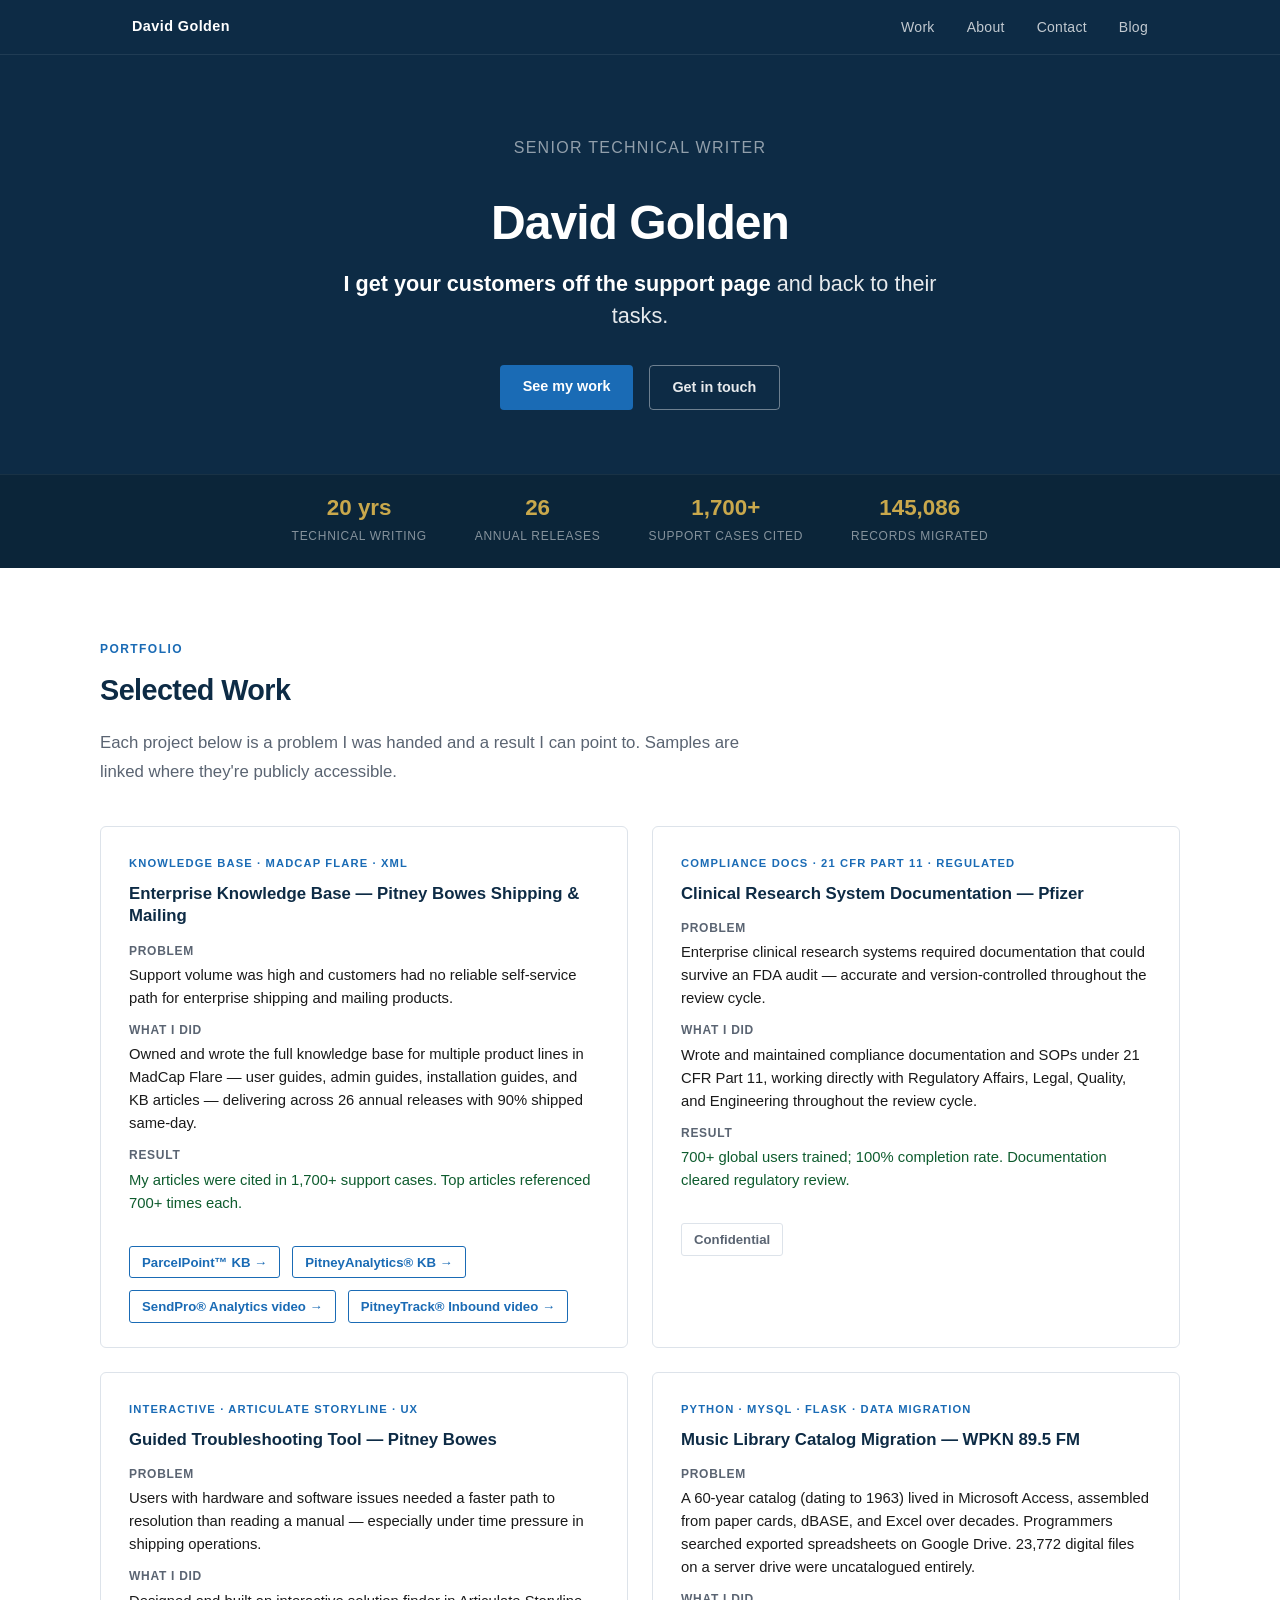
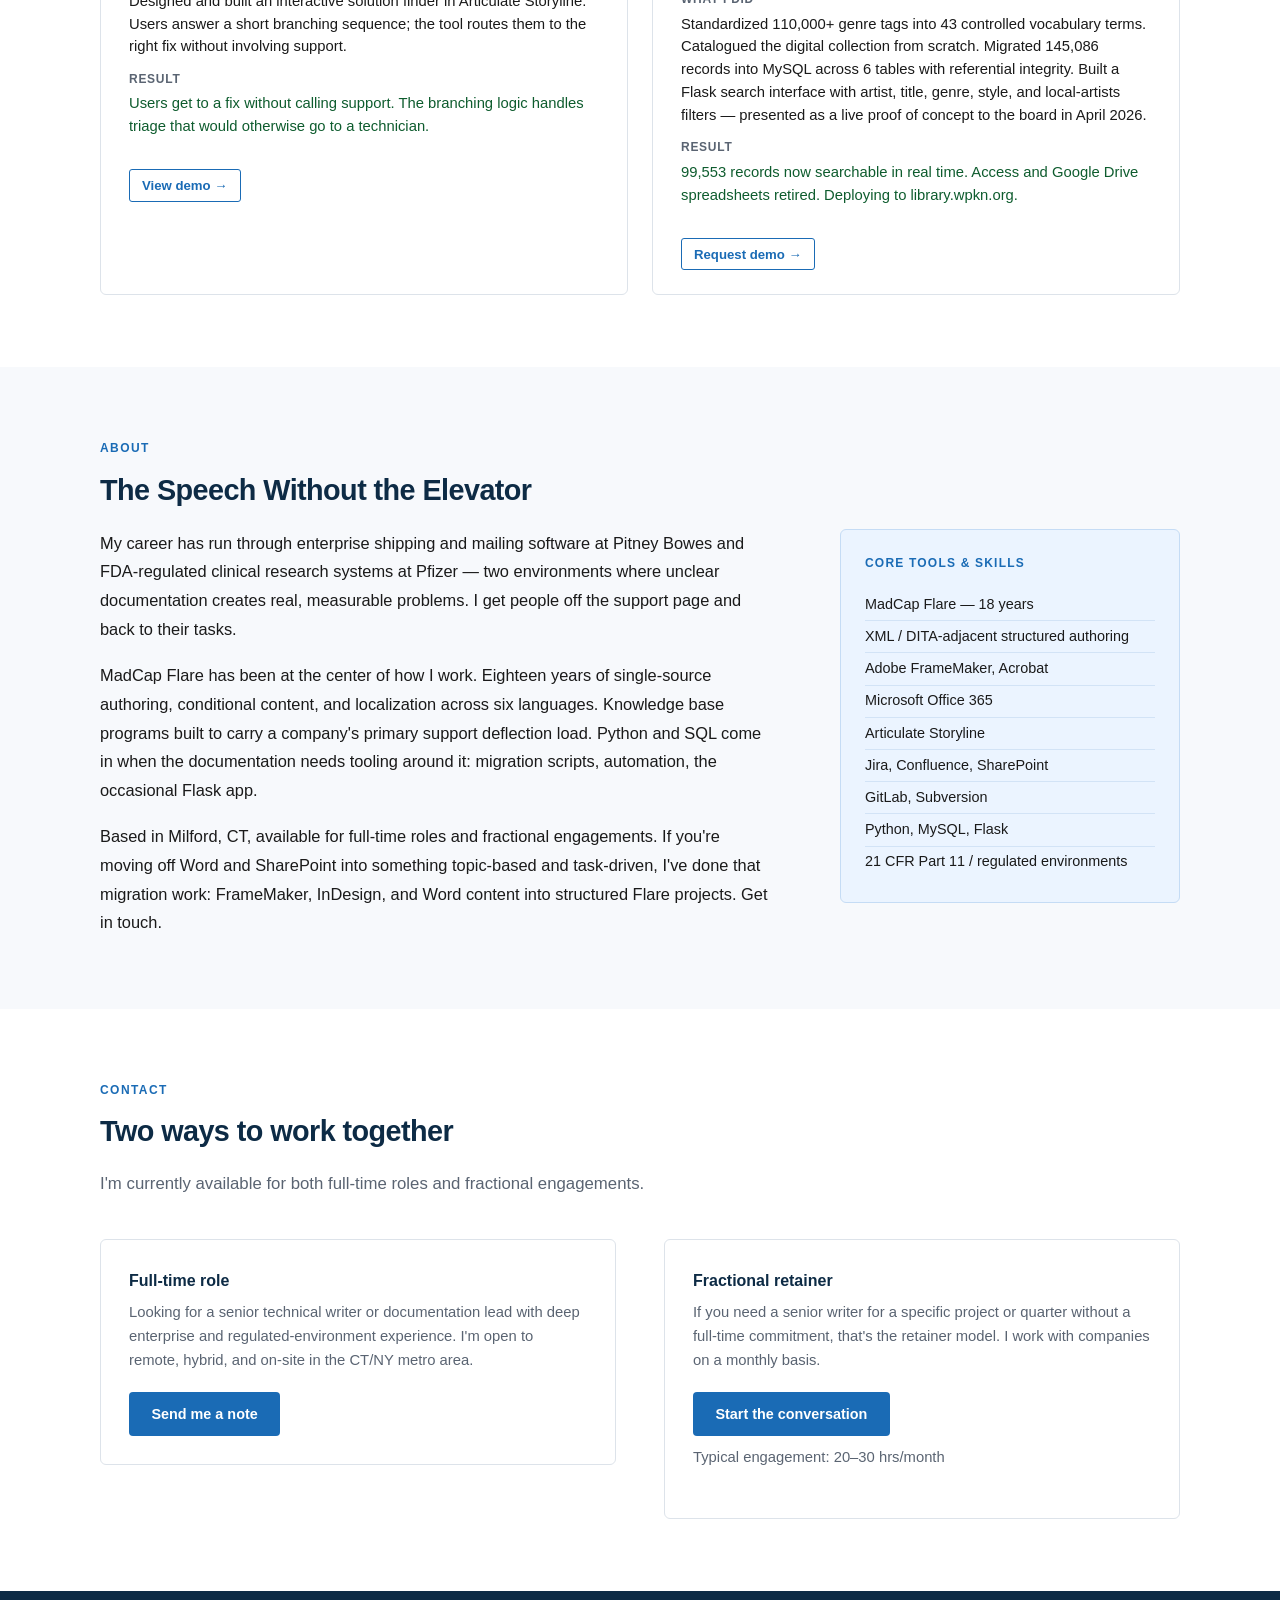
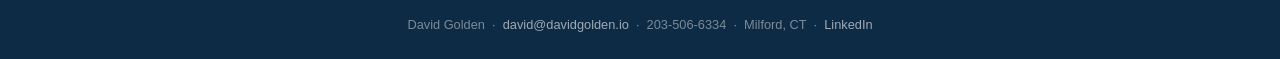
==== index.html @ d5be3c8e "Correct About section claim about Word/SharePoint migration Replace overstatement with accurate desc" ====
<!DOCTYPE html>
<html lang="en">
<head>
  <meta charset="UTF-8" />
  <meta name="viewport" content="width=device-width, initial-scale=1.0" />
  <title>David Golden — Senior Technical Writer</title>
  <!-- Google Analytics -->
  <script async src="https://www.googletagmanager.com/gtag/js?id=G-X81694L2BY"></script>
  <script>
    window.dataLayer = window.dataLayer || [];
    function gtag(){dataLayer.push(arguments);}
    gtag('js', new Date());
    gtag('config', 'G-X81694L2BY');
  </script>
  <style>
    *, *::before, *::after { box-sizing: border-box; margin: 0; padding: 0; }

    :root {
      --navy:   #0D2B45;
      --blue:   #1A6BB5;
      --blue-lt:#EBF4FF;
      --gold:   #C9A84C;
      --ink:    #1A1A1A;
      --muted:  #5A6472;
      --border: #DDE3EA;
      --bg:     #FFFFFF;
      --bg-alt: #F7F9FC;
      --max:    1080px;
      --font:   -apple-system, BlinkMacSystemFont, 'Segoe UI', Helvetica, Arial, sans-serif;
    }

    html { scroll-behavior: smooth; }

    body {
      font-family: var(--font);
      color: var(--ink);
      background: var(--bg);
      font-size: 16px;
      line-height: 1.6;
    }

    /* ── Nav ──────────────────────────────────────────────────── */
    nav {
      position: sticky;
      top: 0;
      z-index: 100;
      background: var(--navy);
      border-bottom: 1px solid rgba(255,255,255,0.08);
    }

    nav .nav-inner {
      max-width: var(--max);
      margin: 0 auto;
      padding: 0 2rem;
      display: flex;
      align-items: center;
      justify-content: space-between;
      height: 54px;
    }

    nav .nav-name {
      color: #fff;
      font-size: 0.9rem;
      font-weight: 600;
      letter-spacing: 0.03em;
      text-decoration: none;
    }

    nav ul {
      list-style: none;
      display: flex;
      gap: 2rem;
    }

    nav ul a {
      color: rgba(255,255,255,0.75);
      text-decoration: none;
      font-size: 0.875rem;
      letter-spacing: 0.02em;
      transition: color 0.15s;
    }

    nav ul a:hover { color: #fff; }

    /* ── Hero ─────────────────────────────────────────────────── */
    .hero {
      background: var(--navy);
      color: #fff;
      padding: 5rem 2rem 4rem;
      text-align: center;
    }

    .hero h1 {
      font-size: clamp(2rem, 5vw, 3rem);
      font-weight: 700;
      letter-spacing: -0.02em;
      margin-bottom: 0.4rem;
    }

    .hero .role {
      font-size: 1rem;
      color: rgba(255,255,255,0.55);
      letter-spacing: 0.08em;
      text-transform: uppercase;
      margin-bottom: 1.5rem;
    }

    .hero .tagline {
      font-size: clamp(1.1rem, 2.5vw, 1.35rem);
      font-weight: 400;
      color: rgba(255,255,255,0.9);
      max-width: 640px;
      margin: 0 auto 2rem;
      line-height: 1.5;
    }

    .hero .tagline strong { color: #fff; }

    .hero-cta {
      display: flex;
      gap: 1rem;
      justify-content: center;
      flex-wrap: wrap;
    }

    .btn {
      display: inline-block;
      padding: 0.65rem 1.4rem;
      border-radius: 4px;
      font-size: 0.9rem;
      font-weight: 600;
      text-decoration: none;
      transition: opacity 0.15s;
    }

    .btn:hover { opacity: 0.85; }

    .btn-primary {
      background: var(--blue);
      color: #fff;
    }

    .btn-outline {
      border: 1px solid rgba(255,255,255,0.4);
      color: rgba(255,255,255,0.9);
    }

    /* ── Stats bar ────────────────────────────────────────────── */
    .stats {
      background: #0B2539;
      border-top: 1px solid rgba(255,255,255,0.06);
      padding: 1.25rem 2rem;
    }

    .stats-inner {
      max-width: var(--max);
      margin: 0 auto;
      display: flex;
      justify-content: center;
      gap: 3rem;
      flex-wrap: wrap;
    }

    .stat {
      text-align: center;
    }

    .stat-number {
      display: block;
      font-size: 1.4rem;
      font-weight: 700;
      color: var(--gold);
      line-height: 1.2;
    }

    .stat-label {
      font-size: 0.75rem;
      color: rgba(255,255,255,0.5);
      letter-spacing: 0.06em;
      text-transform: uppercase;
    }

    /* ── Sections ─────────────────────────────────────────────── */
    section {
      padding: 4.5rem 2rem;
    }

    section:nth-of-type(even) {
      background: var(--bg-alt);
    }

    .section-inner {
      max-width: var(--max);
      margin: 0 auto;
    }

    .section-label {
      font-size: 0.75rem;
      font-weight: 700;
      letter-spacing: 0.12em;
      text-transform: uppercase;
      color: var(--blue);
      margin-bottom: 0.5rem;
    }

    .section-title {
      font-size: clamp(1.4rem, 3vw, 1.8rem);
      font-weight: 700;
      letter-spacing: -0.02em;
      color: var(--navy);
      margin-bottom: 1rem;
    }

    .section-intro {
      font-size: 1.05rem;
      color: var(--muted);
      max-width: 640px;
      margin-bottom: 2.5rem;
      line-height: 1.7;
    }

    /* ── Work cards ───────────────────────────────────────────── */
    .work-grid {
      display: grid;
      grid-template-columns: repeat(auto-fill, minmax(min(440px, 100%), 1fr));
      gap: 1.5rem;
    }

    .card {
      background: var(--bg);
      border: 1px solid var(--border);
      border-radius: 6px;
      padding: 1.75rem 1.75rem 1.5rem;
      display: flex;
      flex-direction: column;
      transition: box-shadow 0.2s, border-color 0.2s;
    }

    .card:hover {
      box-shadow: 0 4px 20px rgba(0,0,0,0.07);
      border-color: #C3D3E8;
    }

    .card-tag {
      font-size: 0.7rem;
      font-weight: 700;
      letter-spacing: 0.1em;
      text-transform: uppercase;
      color: var(--blue);
      margin-bottom: 0.6rem;
    }

    .card h3 {
      font-size: 1.05rem;
      font-weight: 700;
      color: var(--navy);
      margin-bottom: 0.85rem;
      line-height: 1.35;
    }

    .card-block {
      margin-bottom: 0.7rem;
    }

    .card-block dt {
      font-size: 0.75rem;
      font-weight: 700;
      letter-spacing: 0.06em;
      text-transform: uppercase;
      color: var(--muted);
      margin-bottom: 0.2rem;
    }

    .card-block dd {
      font-size: 0.925rem;
      color: var(--ink);
      line-height: 1.55;
      margin-left: 0;
    }

    .card-result dd {
      color: #0E5C2E;
      font-weight: 500;
    }

    .card-footer {
      margin-top: auto;
      padding-top: 1.25rem;
      display: flex;
      gap: 0.75rem;
      flex-wrap: wrap;
    }

    .card-link {
      font-size: 0.825rem;
      font-weight: 600;
      color: var(--blue);
      text-decoration: none;
      border: 1px solid var(--blue);
      border-radius: 3px;
      padding: 0.3rem 0.75rem;
      transition: background 0.15s, color 0.15s;
    }

    .card-link:hover {
      background: var(--blue);
      color: #fff;
    }

    .card-link.disabled {
      color: var(--muted);
      border-color: var(--border);
      pointer-events: none;
    }

    /* ── About ────────────────────────────────────────────────── */
    .about-layout {
      display: grid;
      grid-template-columns: 1fr 340px;
      gap: 4rem;
      align-items: start;
    }

    .about-body p {
      font-size: 1.025rem;
      line-height: 1.75;
      color: var(--ink);
      margin-bottom: 1.1rem;
    }

    .about-body p:last-child { margin-bottom: 0; }

    .about-sidebar {
      background: var(--blue-lt);
      border: 1px solid #C5DCF5;
      border-radius: 6px;
      padding: 1.5rem;
    }

    .about-sidebar h4 {
      font-size: 0.75rem;
      font-weight: 700;
      letter-spacing: 0.1em;
      text-transform: uppercase;
      color: var(--blue);
      margin-bottom: 1rem;
    }

    .skill-list {
      list-style: none;
      font-size: 0.9rem;
      color: var(--ink);
      line-height: 1.5;
    }

    .skill-list li {
      padding: 0.3rem 0;
      border-bottom: 1px solid rgba(26,107,181,0.12);
    }

    .skill-list li:last-child { border-bottom: none; }

    /* ── Contact ──────────────────────────────────────────────── */
    .contact-layout {
      display: grid;
      grid-template-columns: 1fr 1fr;
      gap: 3rem;
      align-items: start;
    }

    .contact-option {
      background: var(--bg);
      border: 1px solid var(--border);
      border-radius: 6px;
      padding: 1.75rem;
    }

    .contact-option h3 {
      font-size: 1rem;
      font-weight: 700;
      color: var(--navy);
      margin-bottom: 0.5rem;
    }

    .contact-option p {
      font-size: 0.925rem;
      color: var(--muted);
      line-height: 1.6;
      margin-bottom: 1.25rem;
    }

    .contact-meta {
      font-size: 0.8rem;
      margin-top: 0.6rem;
      margin-bottom: 0;
    }

    /* ── Footer ───────────────────────────────────────────────── */
    footer {
      background: var(--navy);
      color: rgba(255,255,255,0.45);
      text-align: center;
      padding: 1.5rem 2rem;
      font-size: 0.8rem;
    }

    footer a {
      color: rgba(255,255,255,0.6);
      text-decoration: none;
    }

    footer a:hover { color: #fff; }

    /* ── Responsive ───────────────────────────────────────────── */
    @media (max-width: 720px) {
      .work-grid { grid-template-columns: 1fr; }
      .about-layout { grid-template-columns: 1fr; gap: 2rem; }
      .contact-layout { grid-template-columns: 1fr; gap: 1.5rem; }
      .stats-inner { gap: 1.75rem; }
      nav ul { gap: 1.25rem; }
    }

    /* ── Accordion chevron (hidden on desktop) ───────────────── */
    .card-chevron {
      display: none;
    }

    @media (max-width: 480px) {
      nav .nav-inner { padding: 0 1rem; }
      nav ul { gap: 1rem; }
      nav ul a { font-size: 0.8rem; }

      .hero { padding: 3rem 1.25rem 2.5rem; }
      .hero .role { font-size: 0.7rem; }

      .stats-inner {
        display: grid;
        grid-template-columns: 1fr 1fr;
        gap: 1rem 1.5rem;
        text-align: center;
      }

      section { padding: 3rem 1.25rem; }

      .card { padding: 1.25rem; cursor: pointer; user-select: none; }
      .card h3 { font-size: 0.975rem; }
      .card-block dd { font-size: 0.875rem; }

      .about-sidebar { padding: 1.25rem; }

      .contact-option { padding: 1.25rem; }

      /* Accordion */
      .card-chevron {
        display: inline-block;
        float: right;
        font-size: 1rem;
        color: var(--blue);
        transition: transform 0.2s ease;
        margin-left: 0.5rem;
        line-height: 1.4;
      }

      .card-body {
        overflow: hidden;
        max-height: 0;
        transition: max-height 0.3s ease, margin-top 0.2s ease;
        margin-top: 0;
      }

      .card--open .card-body {
        max-height: 800px;
        margin-top: 0.75rem;
      }

      .card--open .card-chevron {
        transform: rotate(180deg);
      }
    }
  </style>
</head>
<body>

<!-- ── Nav ──────────────────────────────────────────────────────── -->
<nav>
  <div class="nav-inner">
    <a href="#" class="nav-name">David Golden</a>
    <ul>
      <li><a href="#work">Work</a></li>
      <li><a href="#about">About</a></li>
      <li><a href="#contact">Contact</a></li>
      <li><a href="/blog/">Blog</a></li>
    </ul>
  </div>
</nav>

<!-- ── Hero ─────────────────────────────────────────────────────── -->
<div class="hero">
  <p class="role">Senior Technical Writer</p>
  <h1>David Golden</h1>
  <p class="tagline">
    <strong>I get your customers off the support page</strong> <span style="font-weight:300">and back to their tasks.</span>
  </p>
  <div class="hero-cta">
    <a href="#work" class="btn btn-primary">See my work</a>
    <a href="#contact" class="btn btn-outline">Get in touch</a>
  </div>
</div>

<!-- ── Stats ────────────────────────────────────────────────────── -->
<div class="stats">
  <div class="stats-inner">
    <div class="stat">
      <span class="stat-number">20 yrs</span>
      <span class="stat-label">Technical Writing</span>
    </div>
    <div class="stat">
      <span class="stat-number">26</span>
      <span class="stat-label">Annual Releases</span>
    </div>
    <div class="stat">
      <span class="stat-number">1,700+</span>
      <span class="stat-label">Support Cases Cited</span>
    </div>
    <div class="stat">
      <span class="stat-number">145,086</span>
      <span class="stat-label">Records Migrated</span>
    </div>
  </div>
</div>

<!-- ── Work ─────────────────────────────────────────────────────── -->
<section id="work">
  <div class="section-inner">
    <p class="section-label">Portfolio</p>
    <h2 class="section-title">Selected Work</h2>
    <p class="section-intro">
      Each project below is a problem I was handed and a result I can point to.
      Samples are linked where they're publicly accessible.
    </p>

    <div class="work-grid">

      <!-- Card 1 -->
      <div class="card">
        <p class="card-tag">Knowledge Base · MadCap Flare · XML</p>
        <h3>Enterprise Knowledge Base — Pitney Bowes Shipping &amp; Mailing <span class="card-chevron" aria-hidden="true">▾</span></h3>
        <div class="card-body">
          <dl>
            <div class="card-block">
              <dt>Problem</dt>
              <dd>Support volume was high and customers had no reliable self-service path for enterprise shipping and mailing products.</dd>
            </div>
            <div class="card-block">
              <dt>What I did</dt>
              <dd>Owned and wrote the full knowledge base for multiple product lines in MadCap Flare — user guides, admin guides, installation guides, and KB articles — delivering across 26 annual releases with 90% shipped same-day.</dd>
            </div>
            <div class="card-block card-result">
              <dt>Result</dt>
              <dd>My articles were cited in 1,700+ support cases. Top articles referenced 700+ times each.</dd>
            </div>
          </dl>
          <div class="card-footer">
            <a href="https://www.pitneybowes.com/us/support/products/parcelpoint-smart-lockers-support.html" class="card-link" target="_blank">ParcelPoint™ KB →</a>
            <a href="https://www.pitneybowes.com/us/support/products/pitneyanalytics-support.html" class="card-link" target="_blank">PitneyAnalytics® KB →</a>
            <a href="https://youtu.be/T3XSWgRjgho?si=mWPvd8tDf8IN1ptl" class="card-link" target="_blank">SendPro® Analytics video →</a>
            <a href="https://youtu.be/-Hpr3rXxGBo?si=3hgyMvHqnsFOFs8P" class="card-link" target="_blank">PitneyTrack® Inbound video →</a>
          </div>
        </div>
      </div>

      <!-- Card 2 -->
      <div class="card">
        <p class="card-tag">Compliance Docs · 21 CFR Part 11 · Regulated</p>
        <h3>Clinical Research System Documentation — Pfizer <span class="card-chevron" aria-hidden="true">▾</span></h3>
        <div class="card-body">
          <dl>
            <div class="card-block">
              <dt>Problem</dt>
              <dd>Enterprise clinical research systems required documentation that could survive an FDA audit — accurate and version-controlled throughout the review cycle.</dd>
            </div>
            <div class="card-block">
              <dt>What I did</dt>
              <dd>Wrote and maintained compliance documentation and SOPs under 21 CFR Part 11, working directly with Regulatory Affairs, Legal, Quality, and Engineering throughout the review cycle.</dd>
            </div>
            <div class="card-block card-result">
              <dt>Result</dt>
              <dd>700+ global users trained; 100% completion rate. Documentation cleared regulatory review.</dd>
            </div>
          </dl>
          <div class="card-footer">
            <span class="card-link disabled">Confidential</span>
          </div>
        </div>
      </div>

      <!-- Card 3 -->
      <div class="card">
        <p class="card-tag">Interactive · Articulate Storyline · UX</p>
        <h3>Guided Troubleshooting Tool — Pitney Bowes <span class="card-chevron" aria-hidden="true">▾</span></h3>
        <div class="card-body">
          <dl>
            <div class="card-block">
              <dt>Problem</dt>
              <dd>Users with hardware and software issues needed a faster path to resolution than reading a manual — especially under time pressure in shipping operations.</dd>
            </div>
            <div class="card-block">
              <dt>What I did</dt>
              <dd>Designed and built an interactive solution finder in Articulate Storyline. Users answer a short branching sequence; the tool routes them to the right fix without involving support.</dd>
            </div>
            <div class="card-block card-result">
              <dt>Result</dt>
              <dd>Users get to a fix without calling support. The branching logic handles triage that would otherwise go to a technician.</dd>
            </div>
          </dl>
          <div class="card-footer">
            <a href="http://eureka.pitneybowes.com/sendpro-c-series/gb/SendPro-C-Guided-Solution-Tool-en_GB/story_html5.html" class="card-link" target="_blank">View demo →</a>
          </div>
        </div>
      </div>

      <!-- Card 4 -->
      <div class="card">
        <p class="card-tag">Python · MySQL · Flask · Data Migration</p>
        <h3>Music Library Catalog Migration — WPKN 89.5 FM <span class="card-chevron" aria-hidden="true">▾</span></h3>
        <div class="card-body">
          <dl>
            <div class="card-block">
              <dt>Problem</dt>
              <dd>A 60-year catalog (dating to 1963) lived in Microsoft Access, assembled from paper cards, dBASE, and Excel over decades. Programmers searched exported spreadsheets on Google Drive. 23,772 digital files on a server drive were uncatalogued entirely.</dd>
            </div>
            <div class="card-block">
              <dt>What I did</dt>
              <dd>Standardized 110,000+ genre tags into 43 controlled vocabulary terms. Catalogued the digital collection from scratch. Migrated 145,086 records into MySQL across 6 tables with referential integrity. Built a Flask search interface with artist, title, genre, style, and local-artists filters — presented as a live proof of concept to the board in April 2026.</dd>
            </div>
            <div class="card-block card-result">
              <dt>Result</dt>
              <dd>99,553 records now searchable in real time. Access and Google Drive spreadsheets retired. Deploying to library.wpkn.org.</dd>
            </div>
          </dl>
          <div class="card-footer">
            <a href="#contact" class="card-link">Request demo →</a>
          </div>
        </div>
      </div>

    </div>
  </div>
</section>

<!-- ── About ─────────────────────────────────────────────────────── -->
<section id="about">
  <div class="section-inner">
    <p class="section-label">About</p>
    <h2 class="section-title">The Speech Without the Elevator</h2>

    <div class="about-layout">
      <div class="about-body">
        <p>
          My career has run through enterprise shipping and mailing software at
          Pitney Bowes and FDA-regulated clinical research systems at Pfizer —
          two environments where unclear documentation creates real, measurable
          problems. I get people off the support page and back to their tasks.
        </p>
        <p>
          MadCap Flare has been at the center of how I work. Eighteen years of single-source
          authoring, conditional content, and localization across six languages.
          Knowledge base programs built to carry a company's primary support
          deflection load. Python and SQL come in when the documentation needs
          tooling around it: migration scripts, automation, the occasional Flask app.
        </p>
        <p>
          Based in Milford, CT, available for full-time roles and fractional
          engagements. If you're moving off Word and SharePoint into something
          topic-based and task-driven, I've done that migration work:
          FrameMaker, InDesign, and Word content into structured Flare projects.
          Get in touch.
        </p>
      </div>

      <aside class="about-sidebar">
        <h4>Core tools &amp; skills</h4>
        <ul class="skill-list">
          <li>MadCap Flare — 18 years</li>
          <li>XML / DITA-adjacent structured authoring</li>
          <li>Adobe FrameMaker, Acrobat</li>
          <li>Microsoft Office 365</li>
          <li>Articulate Storyline</li>
          <li>Jira, Confluence, SharePoint</li>
          <li>GitLab, Subversion</li>
          <li>Python, MySQL, Flask</li>
          <li>21 CFR Part 11 / regulated environments</li>
        </ul>
      </aside>
    </div>
  </div>
</section>

<!-- ── Contact ────────────────────────────────────────────────────── -->
<section id="contact">
  <div class="section-inner">
    <p class="section-label">Contact</p>
    <h2 class="section-title">Two ways to work together</h2>
    <p class="section-intro">
      I'm currently available for both full-time roles and fractional engagements.
    </p>

    <div class="contact-layout">

      <div class="contact-option">
        <h3>Full-time role</h3>
        <p>
          Looking for a senior technical writer or documentation lead with deep
          enterprise and regulated-environment experience. I'm open to remote,
          hybrid, and on-site in the CT/NY metro area.
        </p>
        <a href="mailto:david@davidgolden.io?subject=Full-time opportunity" class="btn btn-primary">
          Send me a note
        </a>
      </div>

      <div class="contact-option">
        <h3>Fractional retainer</h3>
        <p>
          If you need a senior writer for a specific project or quarter without
          a full-time commitment, that's the retainer model. I work with companies
          on a monthly basis.
        </p>
        <a href="mailto:david@davidgolden.io?subject=Fractional engagement inquiry" class="btn btn-primary">
          Start the conversation
        </a>
        <p class="contact-meta">Typical engagement: 20–30 hrs/month</p>
      </div>

    </div>
  </div>
</section>

<!-- ── Footer ─────────────────────────────────────────────────────── -->
<footer>
  <p>
    David Golden &nbsp;·&nbsp;
    <a href="mailto:david@davidgolden.io">david@davidgolden.io</a>
    &nbsp;·&nbsp; 203-506-6334 &nbsp;·&nbsp; Milford, CT
    &nbsp;·&nbsp;
    <a href="https://linkedin.com/in/davidgolden99" target="_blank">LinkedIn</a>
  </p>
</footer>

<script>
  (function () {
    function initAccordion() {
      if (window.innerWidth > 480) return;
      document.querySelectorAll('.card').forEach(function (card) {
        card.addEventListener('click', function (e) {
          if (e.target.tagName === 'A') return; // let links through
          card.classList.toggle('card--open');
        });
      });
    }
    if (document.readyState === 'loading') {
      document.addEventListener('DOMContentLoaded', initAccordion);
    } else {
      initAccordion();
    }
  })();
</script>
</body>
</html>
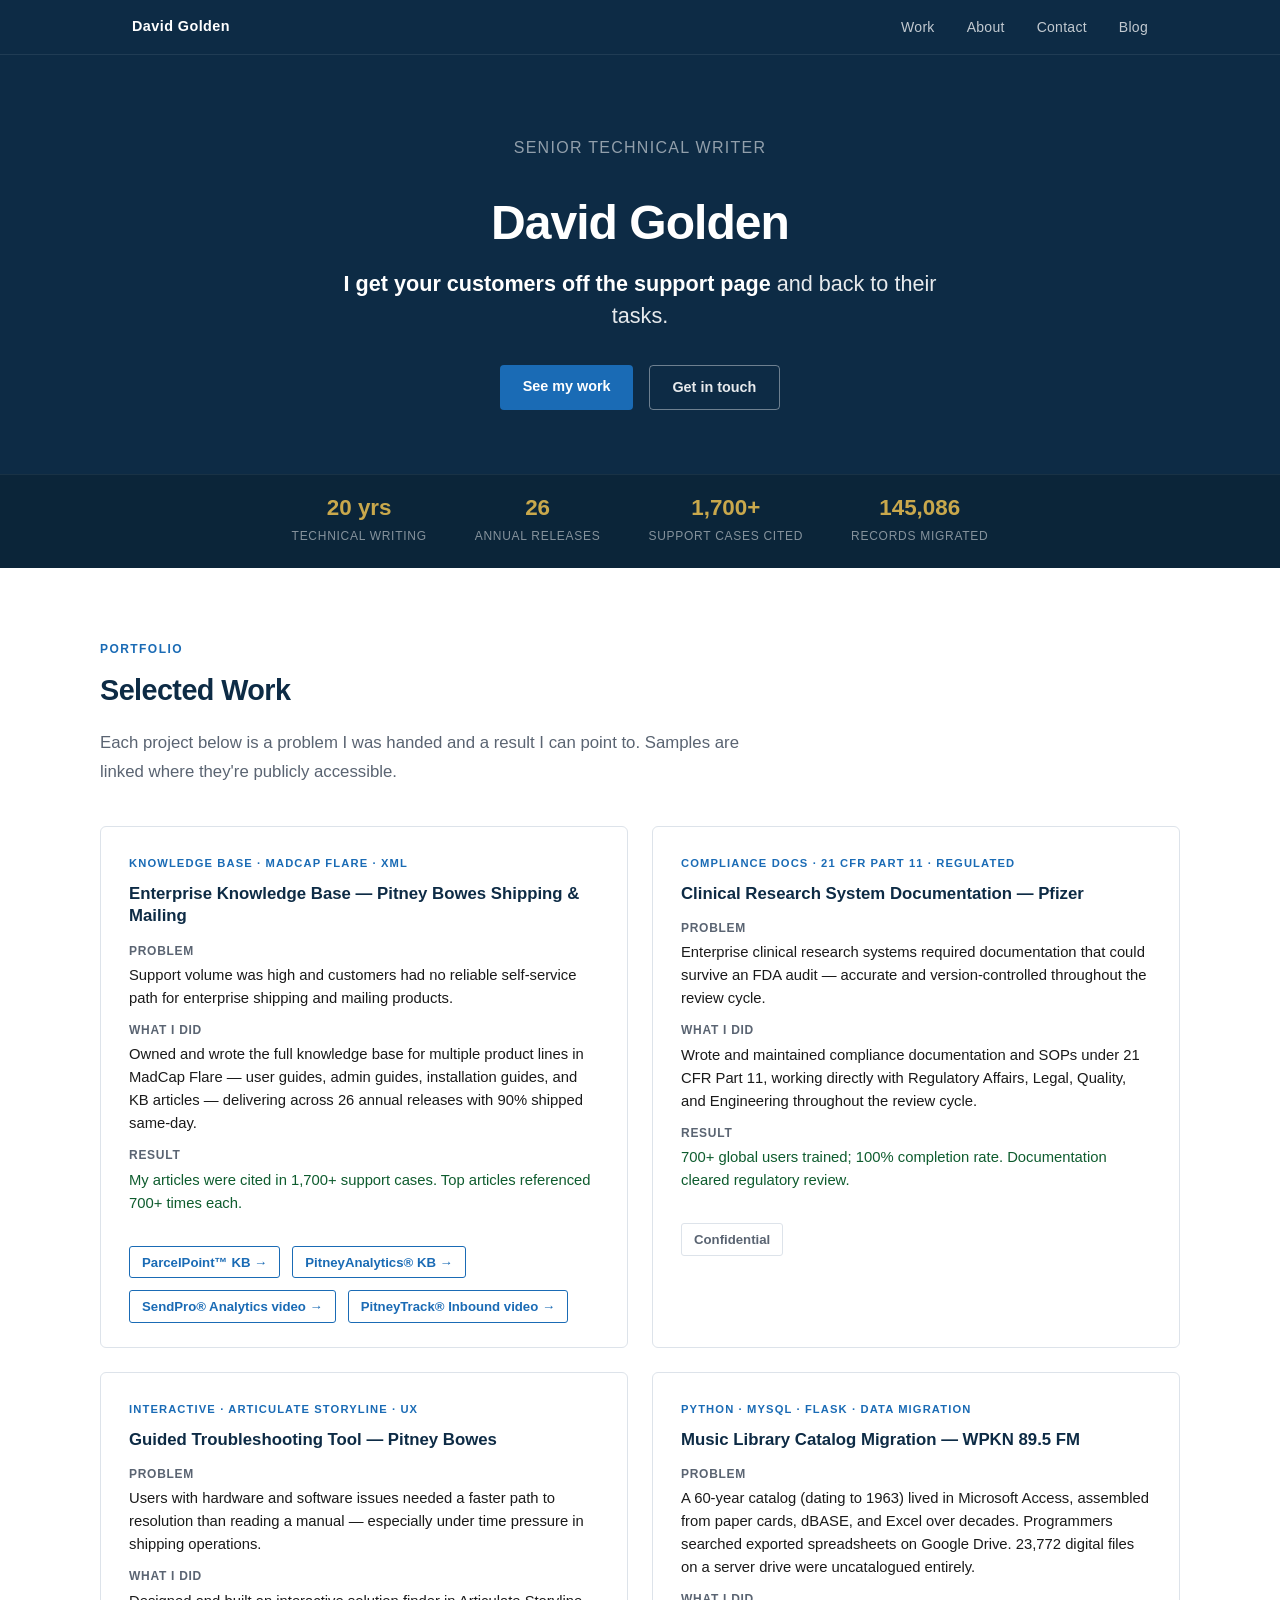
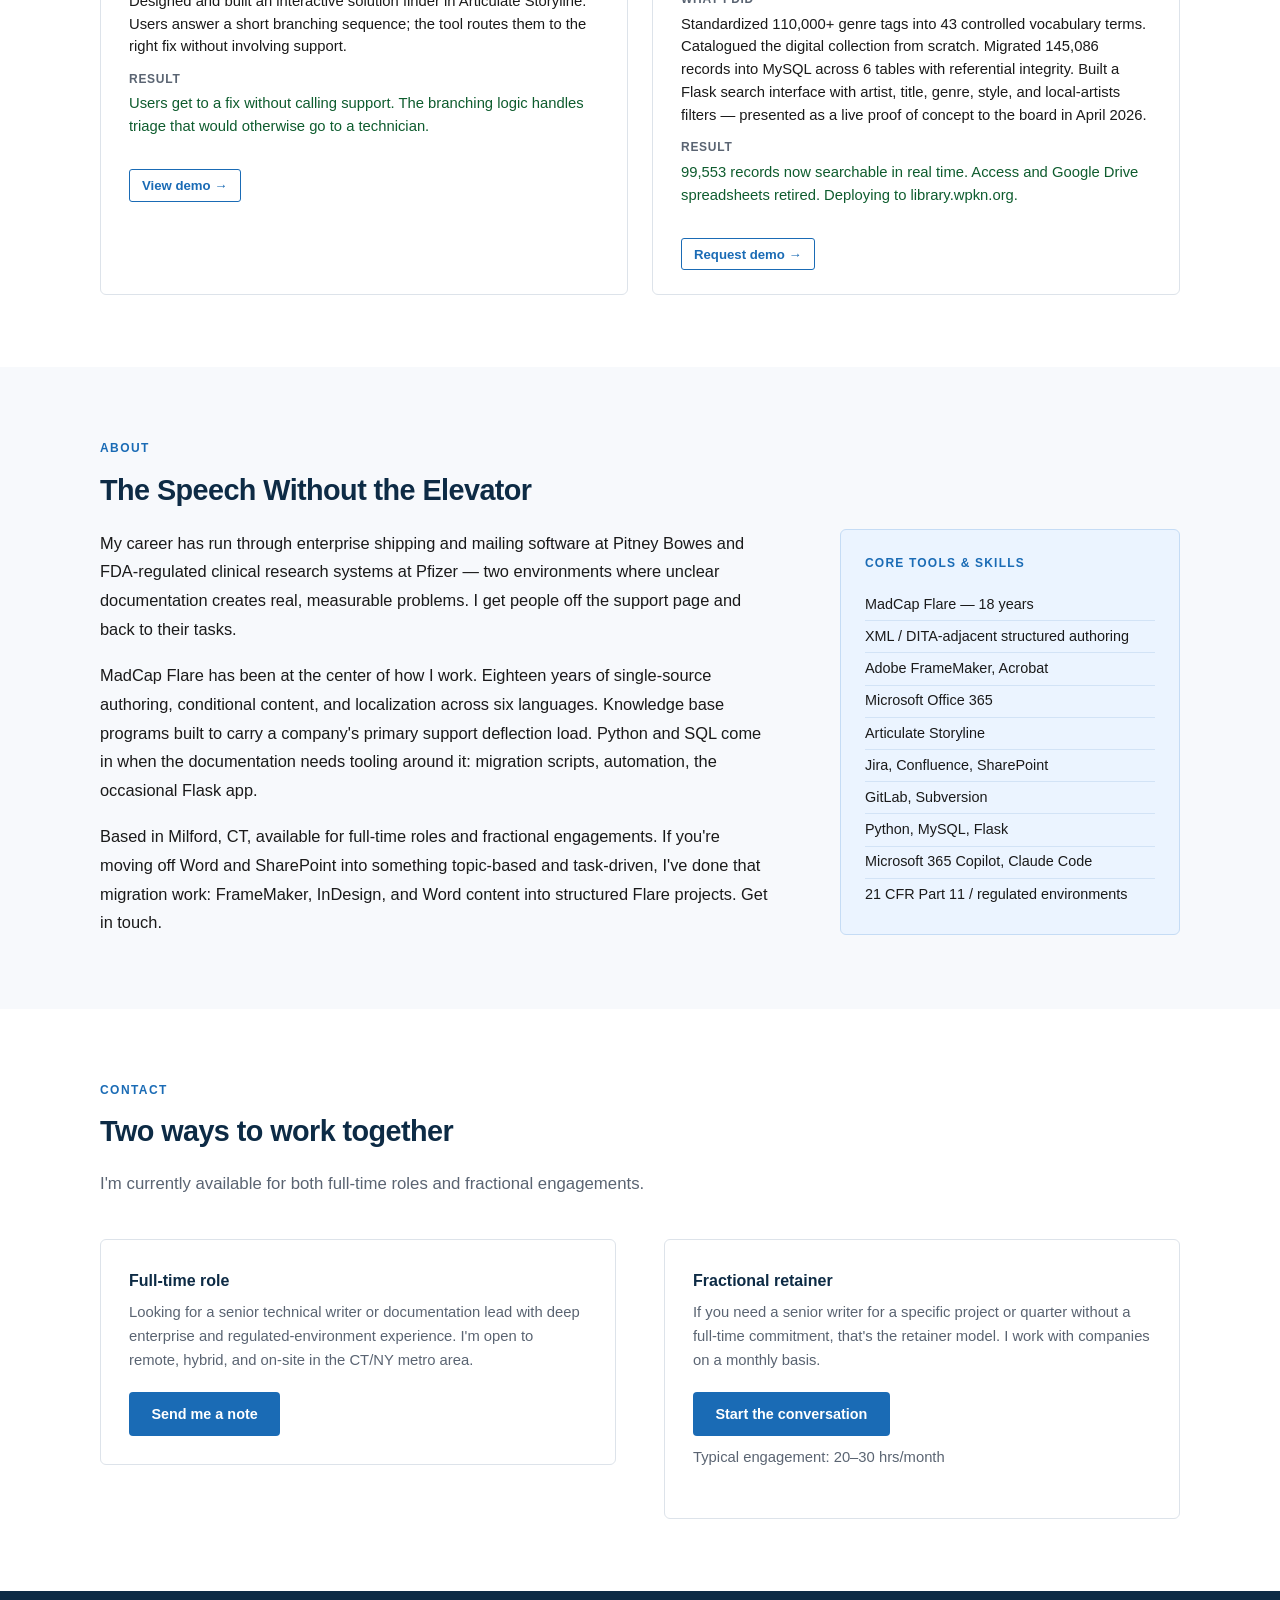
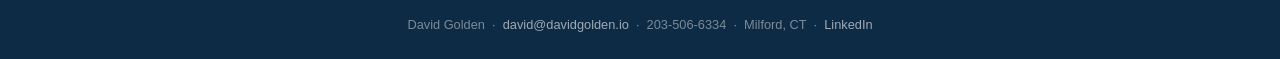
==== commit 67977685: "Add Microsoft 365 Copilot and Claude Code to skills sidebar Co-Authored-By: Claude Sonnet 4.6 <norep" ====
--- a/index.html
+++ b/index.html
@@ -689,6 +689,7 @@
           <li>Jira, Confluence, SharePoint</li>
           <li>GitLab, Subversion</li>
           <li>Python, MySQL, Flask</li>
+          <li>Microsoft 365 Copilot, Claude Code</li>
           <li>21 CFR Part 11 / regulated environments</li>
         </ul>
       </aside>
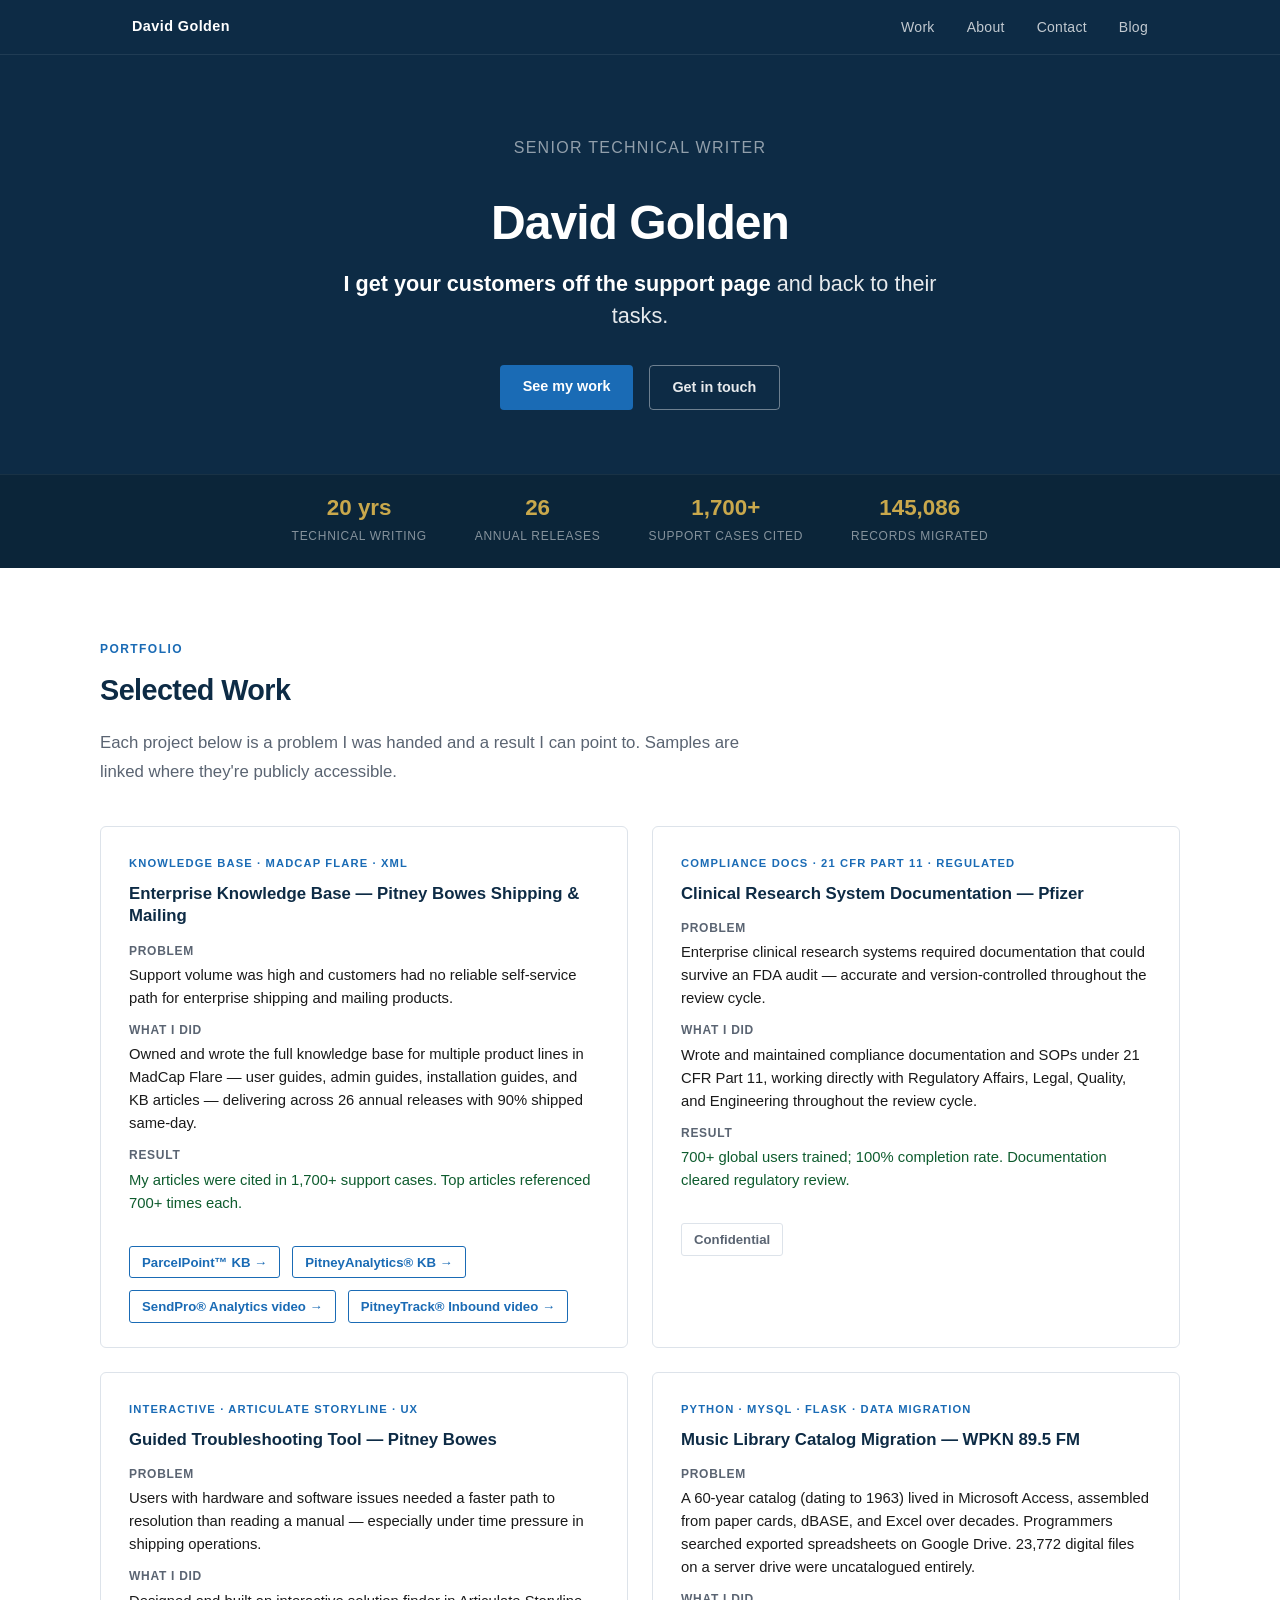
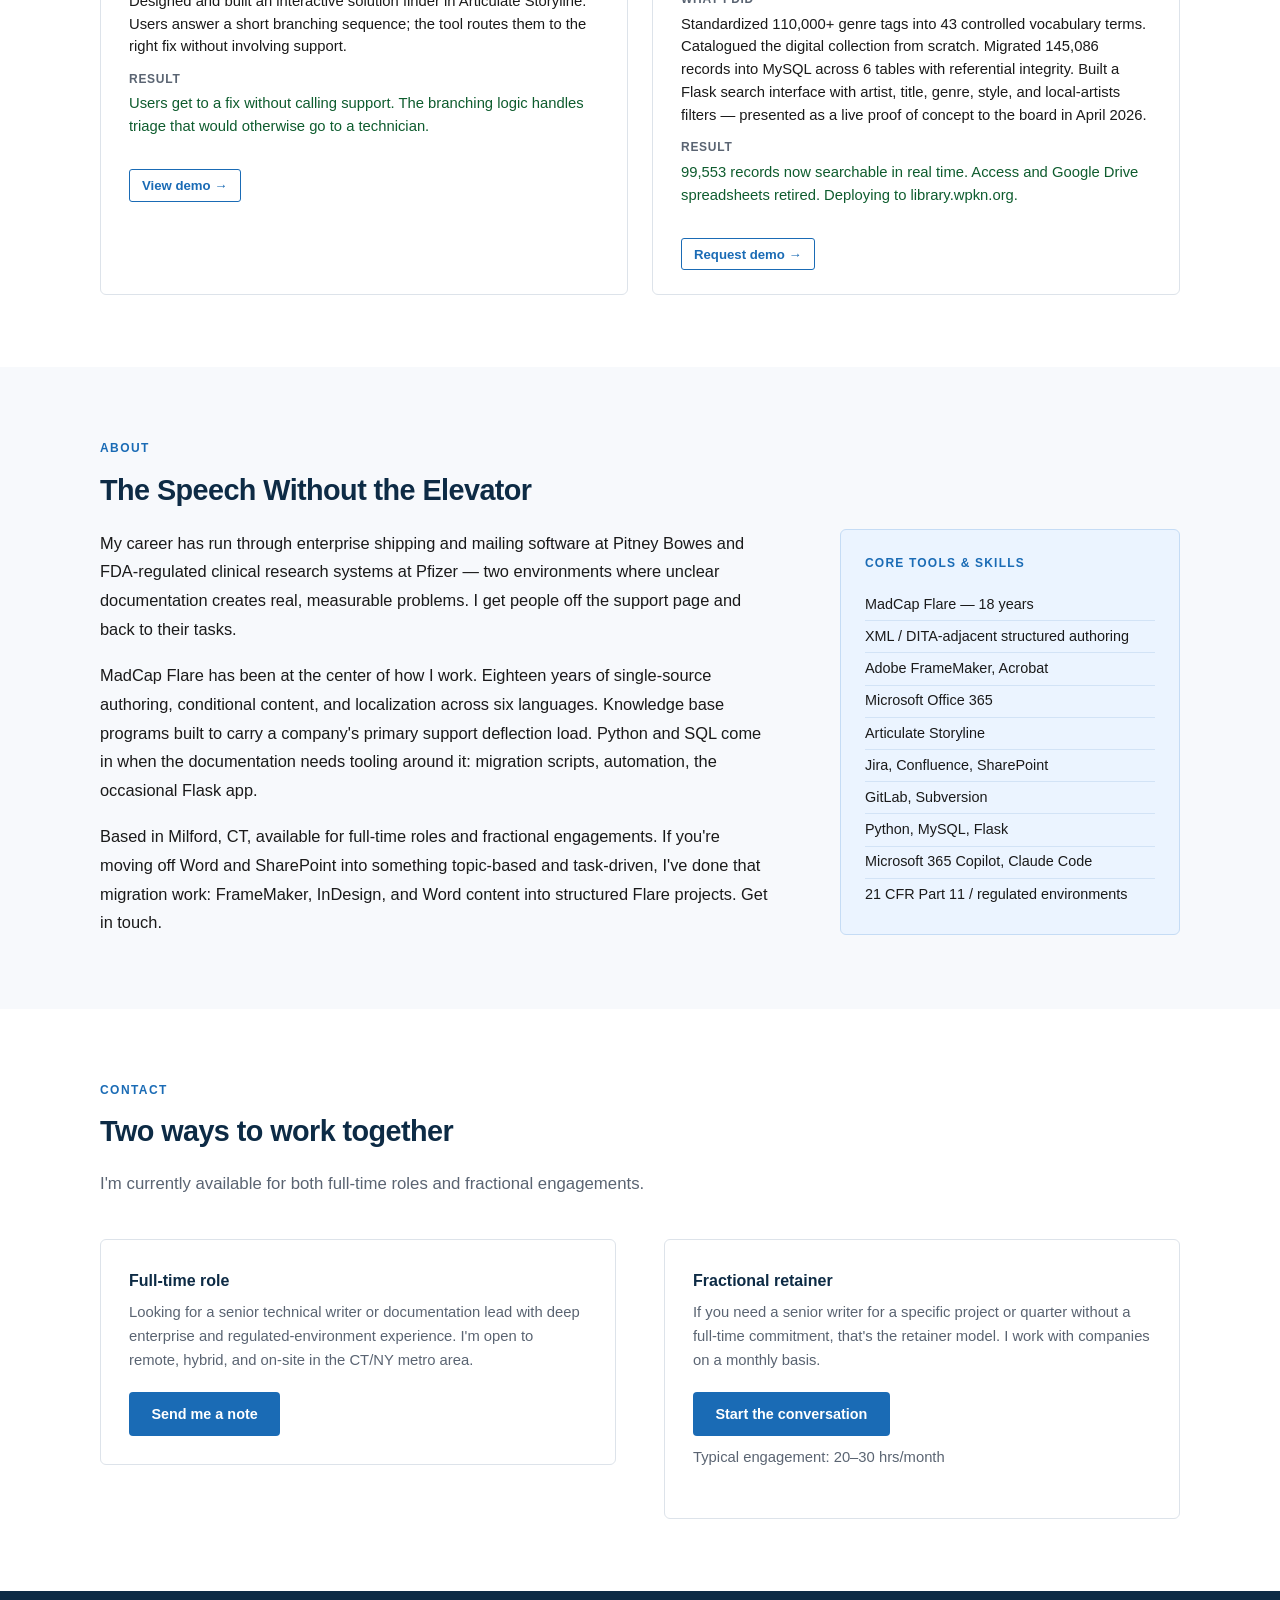
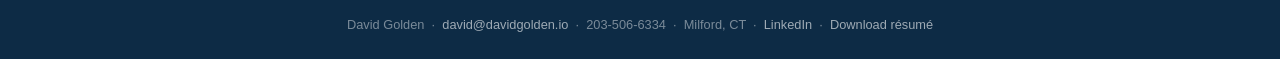
==== commit 163a1022: "Add downloadable resume PDF to footer Co-Authored-By: Claude Sonnet 4.6 <noreply@anthropic.com>" ====
--- a/index.html
+++ b/index.html
@@ -745,6 +745,8 @@
     &nbsp;·&nbsp; 203-506-6334 &nbsp;·&nbsp; Milford, CT
     &nbsp;·&nbsp;
     <a href="https://linkedin.com/in/davidgolden99" target="_blank">LinkedIn</a>
+    &nbsp;·&nbsp;
+    <a href="/david_golden_resume.pdf" download>Download résumé</a>
   </p>
 </footer>
 
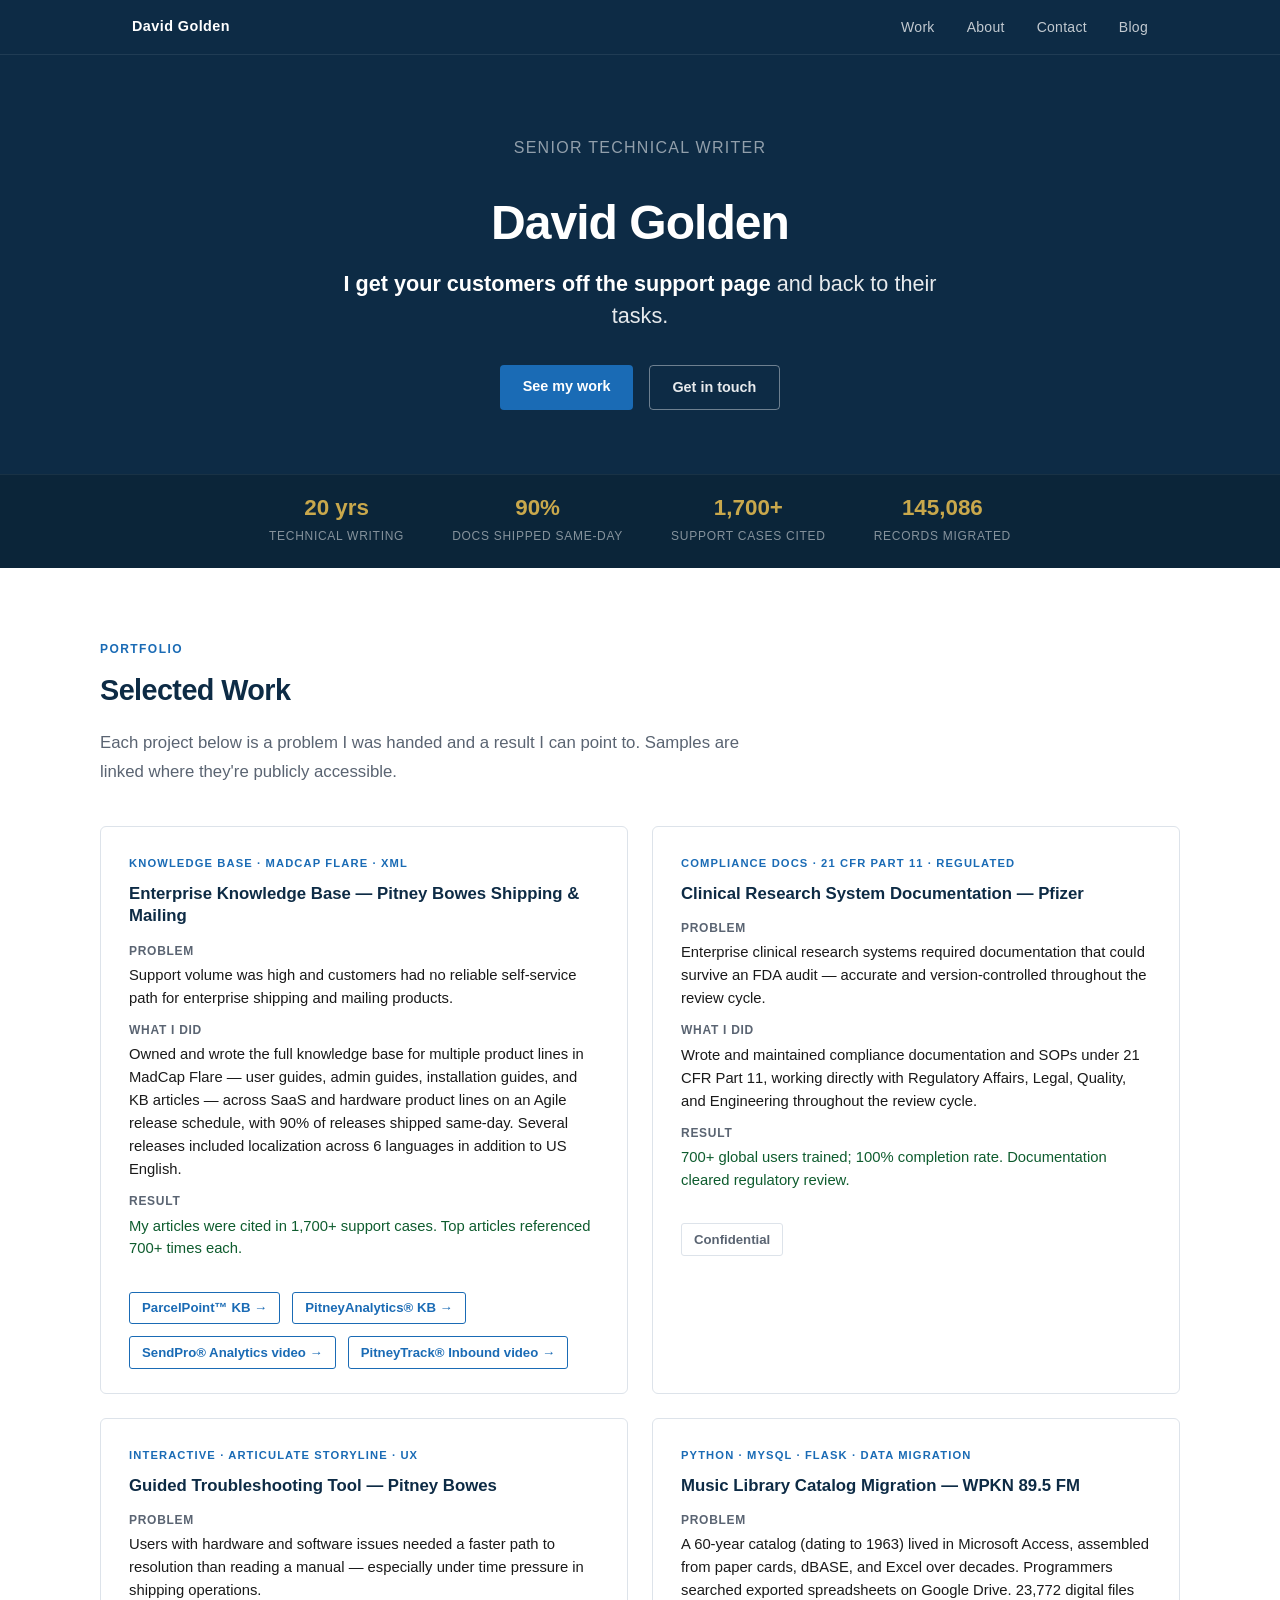
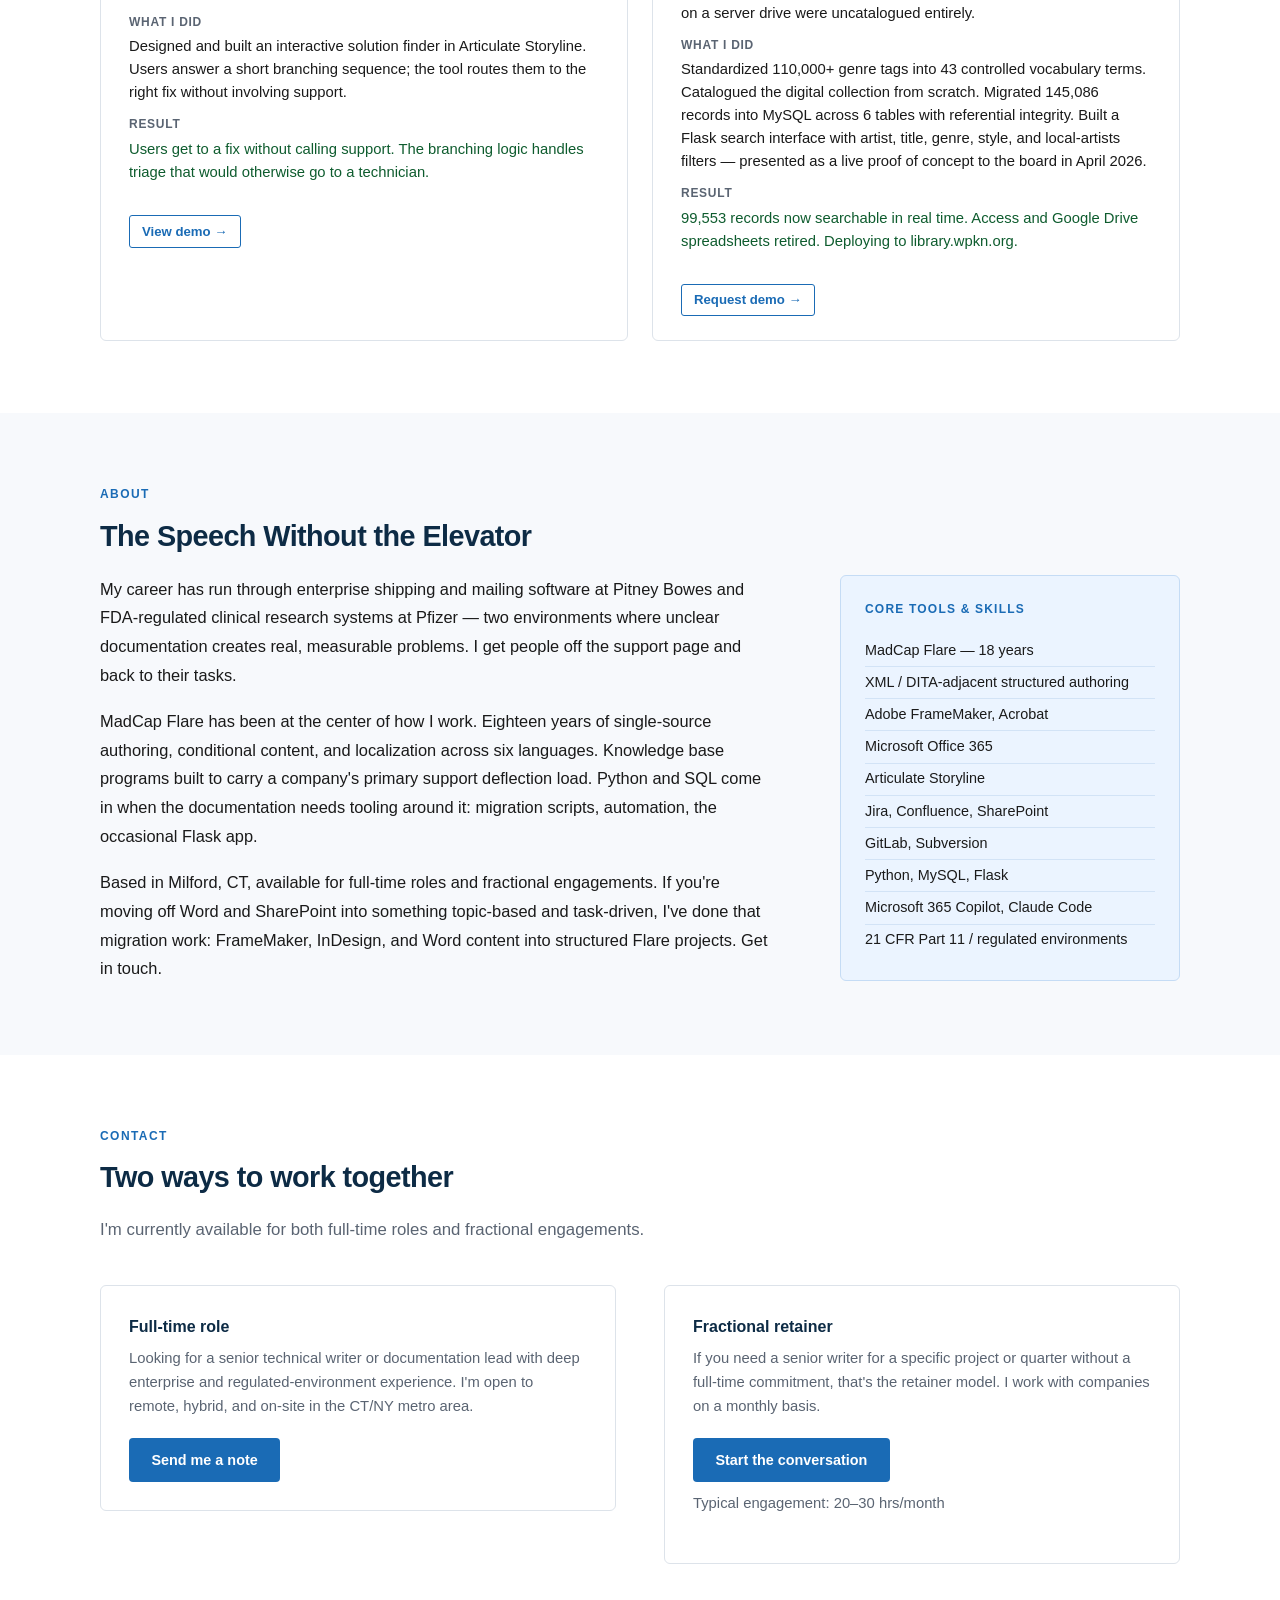
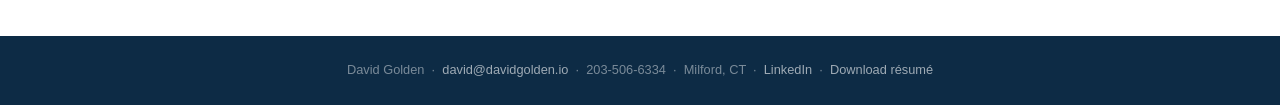
==== commit b380cc3b: "Replace ambiguous '26 Annual Releases' stat with '90% Docs Shipped Same-Day' Also clarify PB card: S" ====
--- a/index.html
+++ b/index.html
@@ -515,8 +515,8 @@
       <span class="stat-label">Technical Writing</span>
     </div>
     <div class="stat">
-      <span class="stat-number">26</span>
-      <span class="stat-label">Annual Releases</span>
+      <span class="stat-number">90%</span>
+      <span class="stat-label">Docs Shipped Same-Day</span>
     </div>
     <div class="stat">
       <span class="stat-number">1,700+</span>
@@ -553,7 +553,7 @@
             </div>
             <div class="card-block">
               <dt>What I did</dt>
-              <dd>Owned and wrote the full knowledge base for multiple product lines in MadCap Flare — user guides, admin guides, installation guides, and KB articles — delivering across 26 annual releases with 90% shipped same-day.</dd>
+              <dd>Owned and wrote the full knowledge base for multiple product lines in MadCap Flare — user guides, admin guides, installation guides, and KB articles — across SaaS and hardware product lines on an Agile release schedule, with 90% of releases shipped same-day. Several releases included localization across 6 languages in addition to US English.</dd>
             </div>
             <div class="card-block card-result">
               <dt>Result</dt>
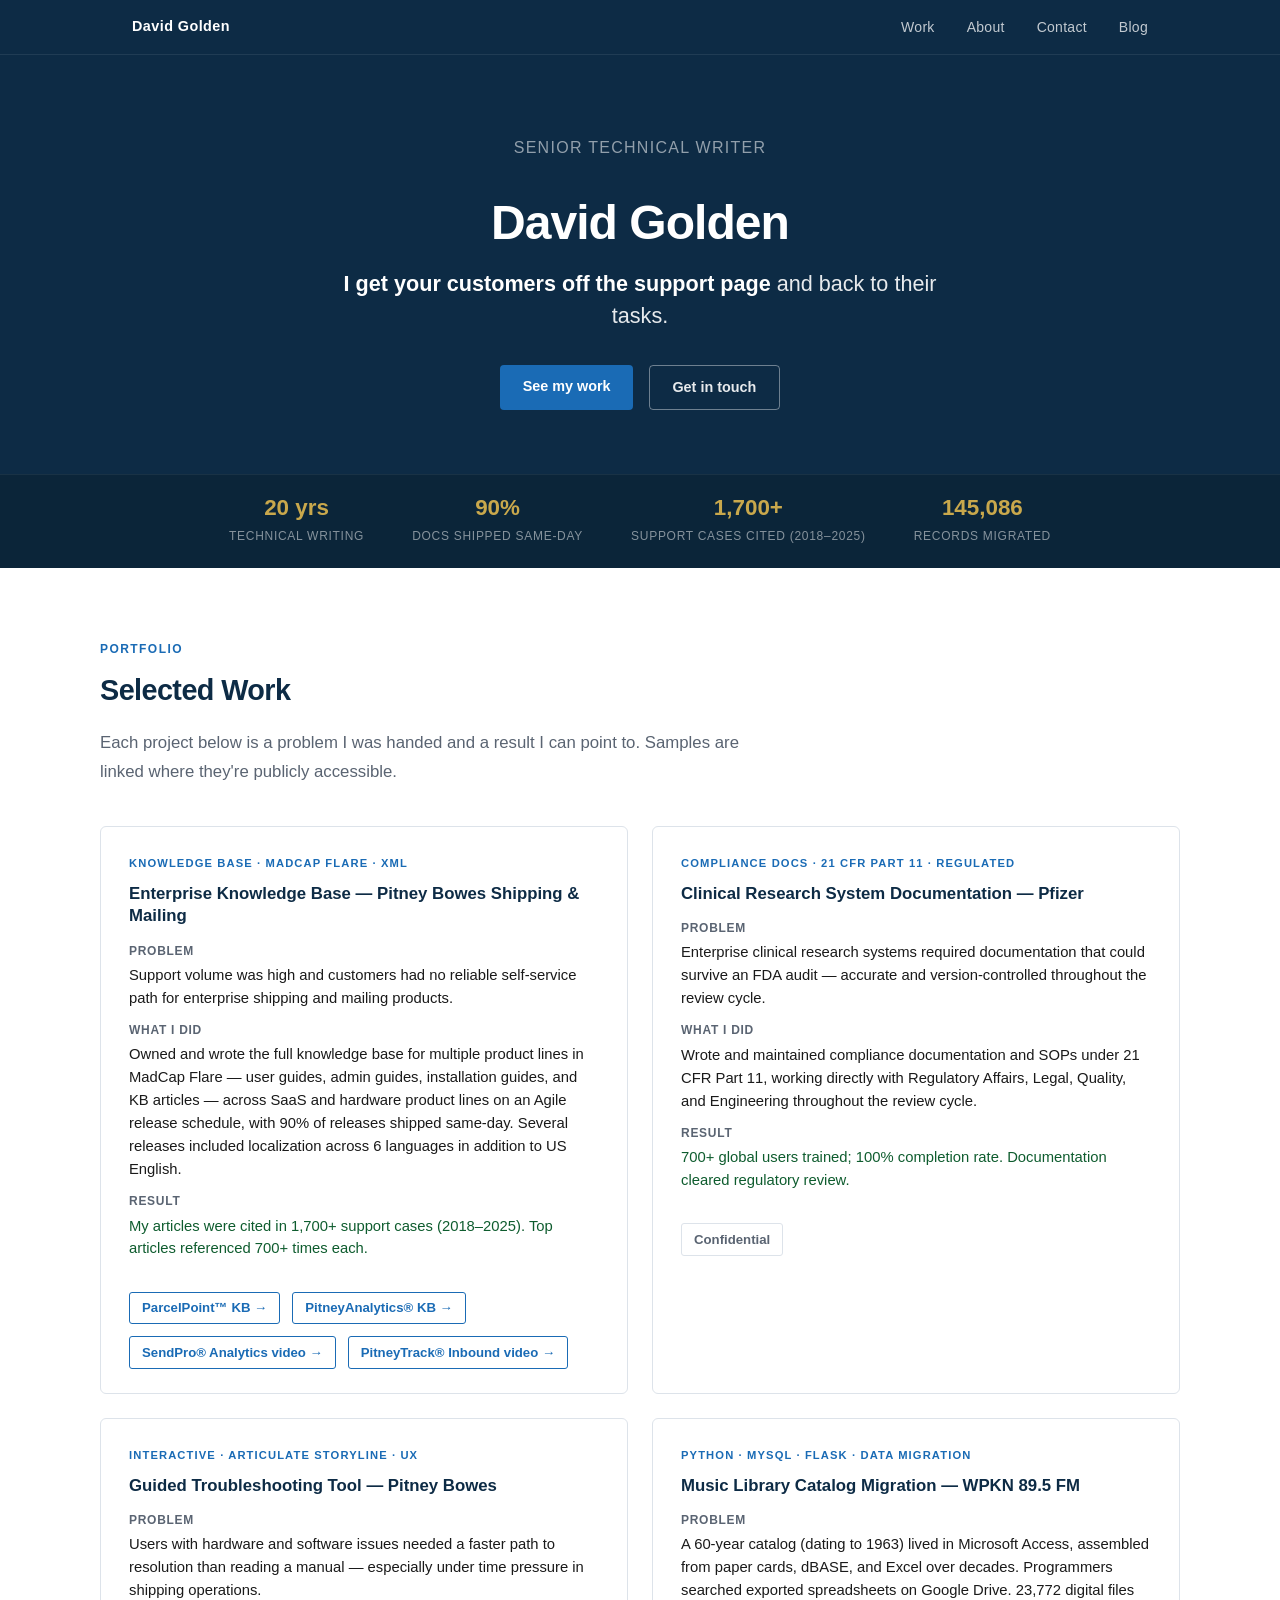
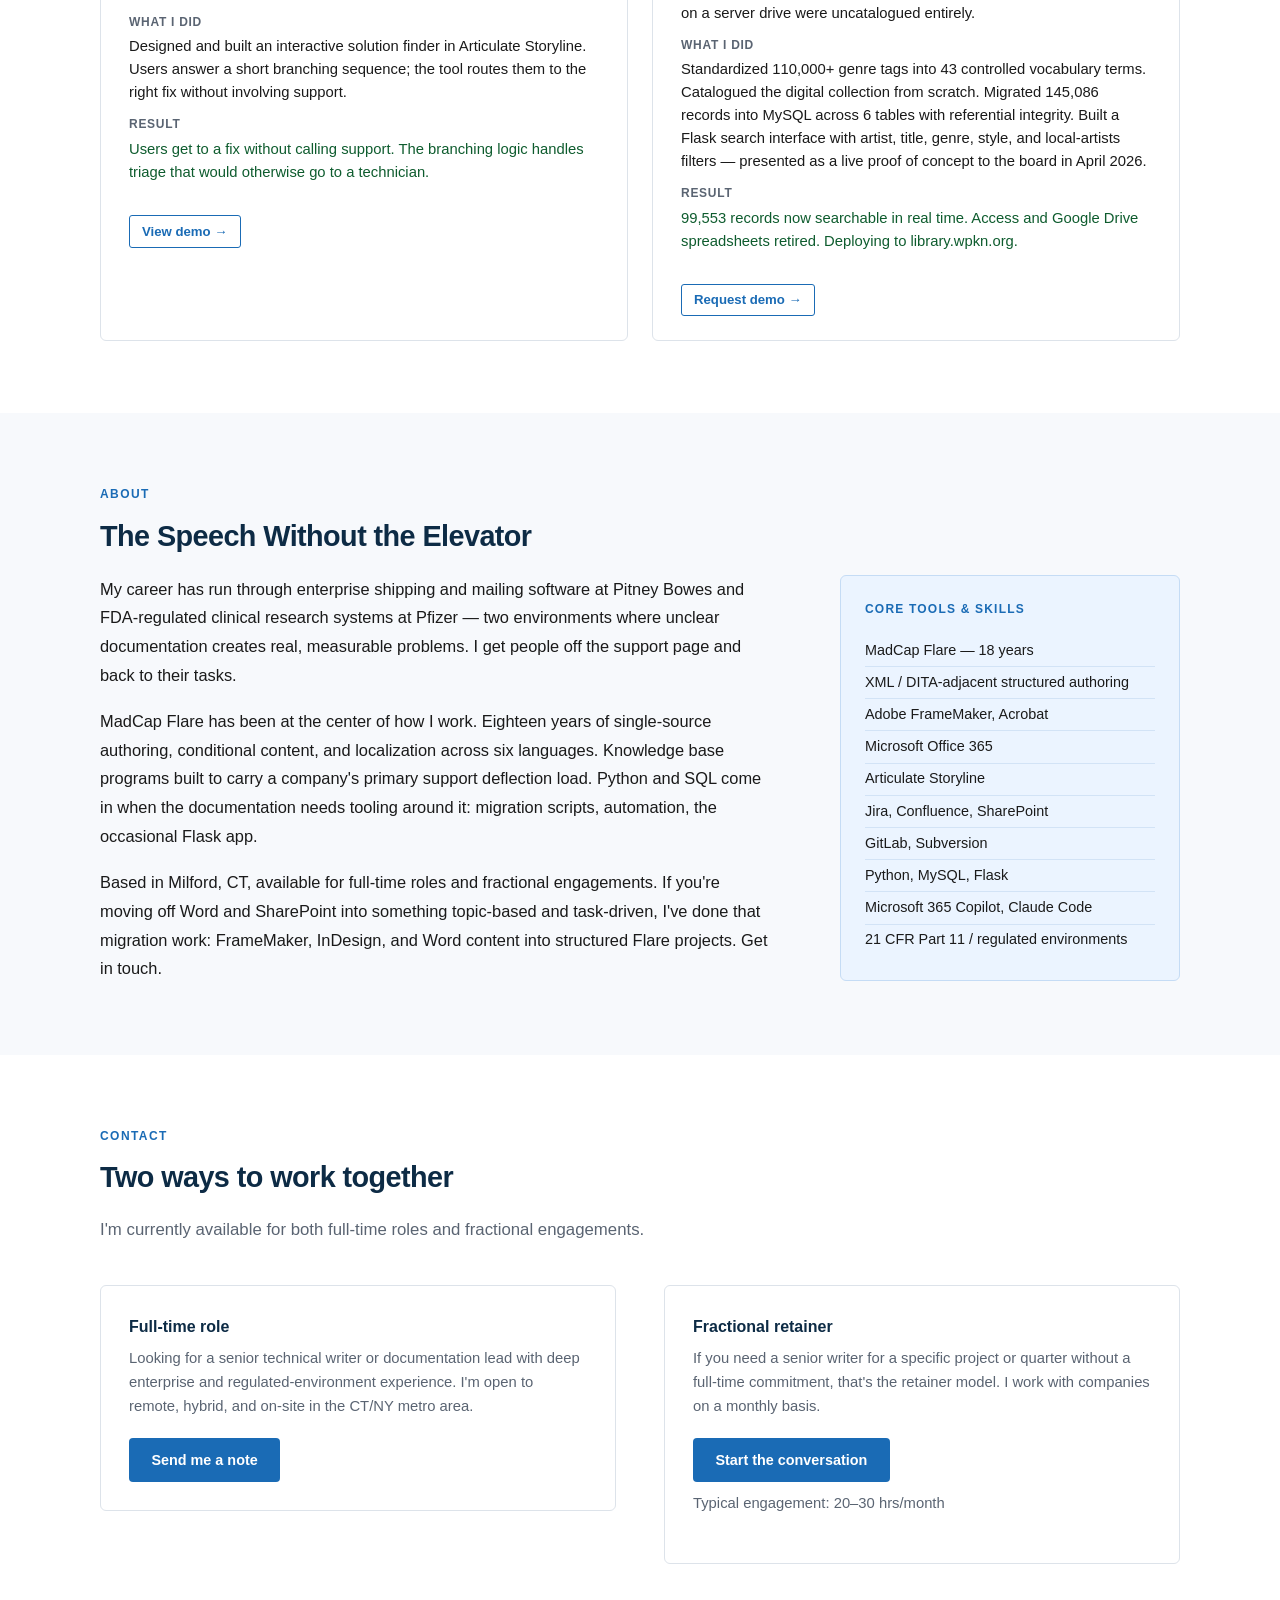
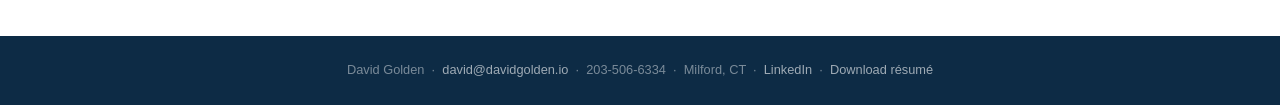
==== commit bc316c40: "Add timeframe to 1,700+ support cases stat (2018–2025) Co-Authored-By: Claude Sonnet 4.6 <noreply@an" ====
--- a/index.html
+++ b/index.html
@@ -520,7 +520,7 @@
     </div>
     <div class="stat">
       <span class="stat-number">1,700+</span>
-      <span class="stat-label">Support Cases Cited</span>
+      <span class="stat-label">Support Cases Cited (2018–2025)</span>
     </div>
     <div class="stat">
       <span class="stat-number">145,086</span>
@@ -557,7 +557,7 @@
             </div>
             <div class="card-block card-result">
               <dt>Result</dt>
-              <dd>My articles were cited in 1,700+ support cases. Top articles referenced 700+ times each.</dd>
+              <dd>My articles were cited in 1,700+ support cases (2018–2025). Top articles referenced 700+ times each.</dd>
             </div>
           </dl>
           <div class="card-footer">
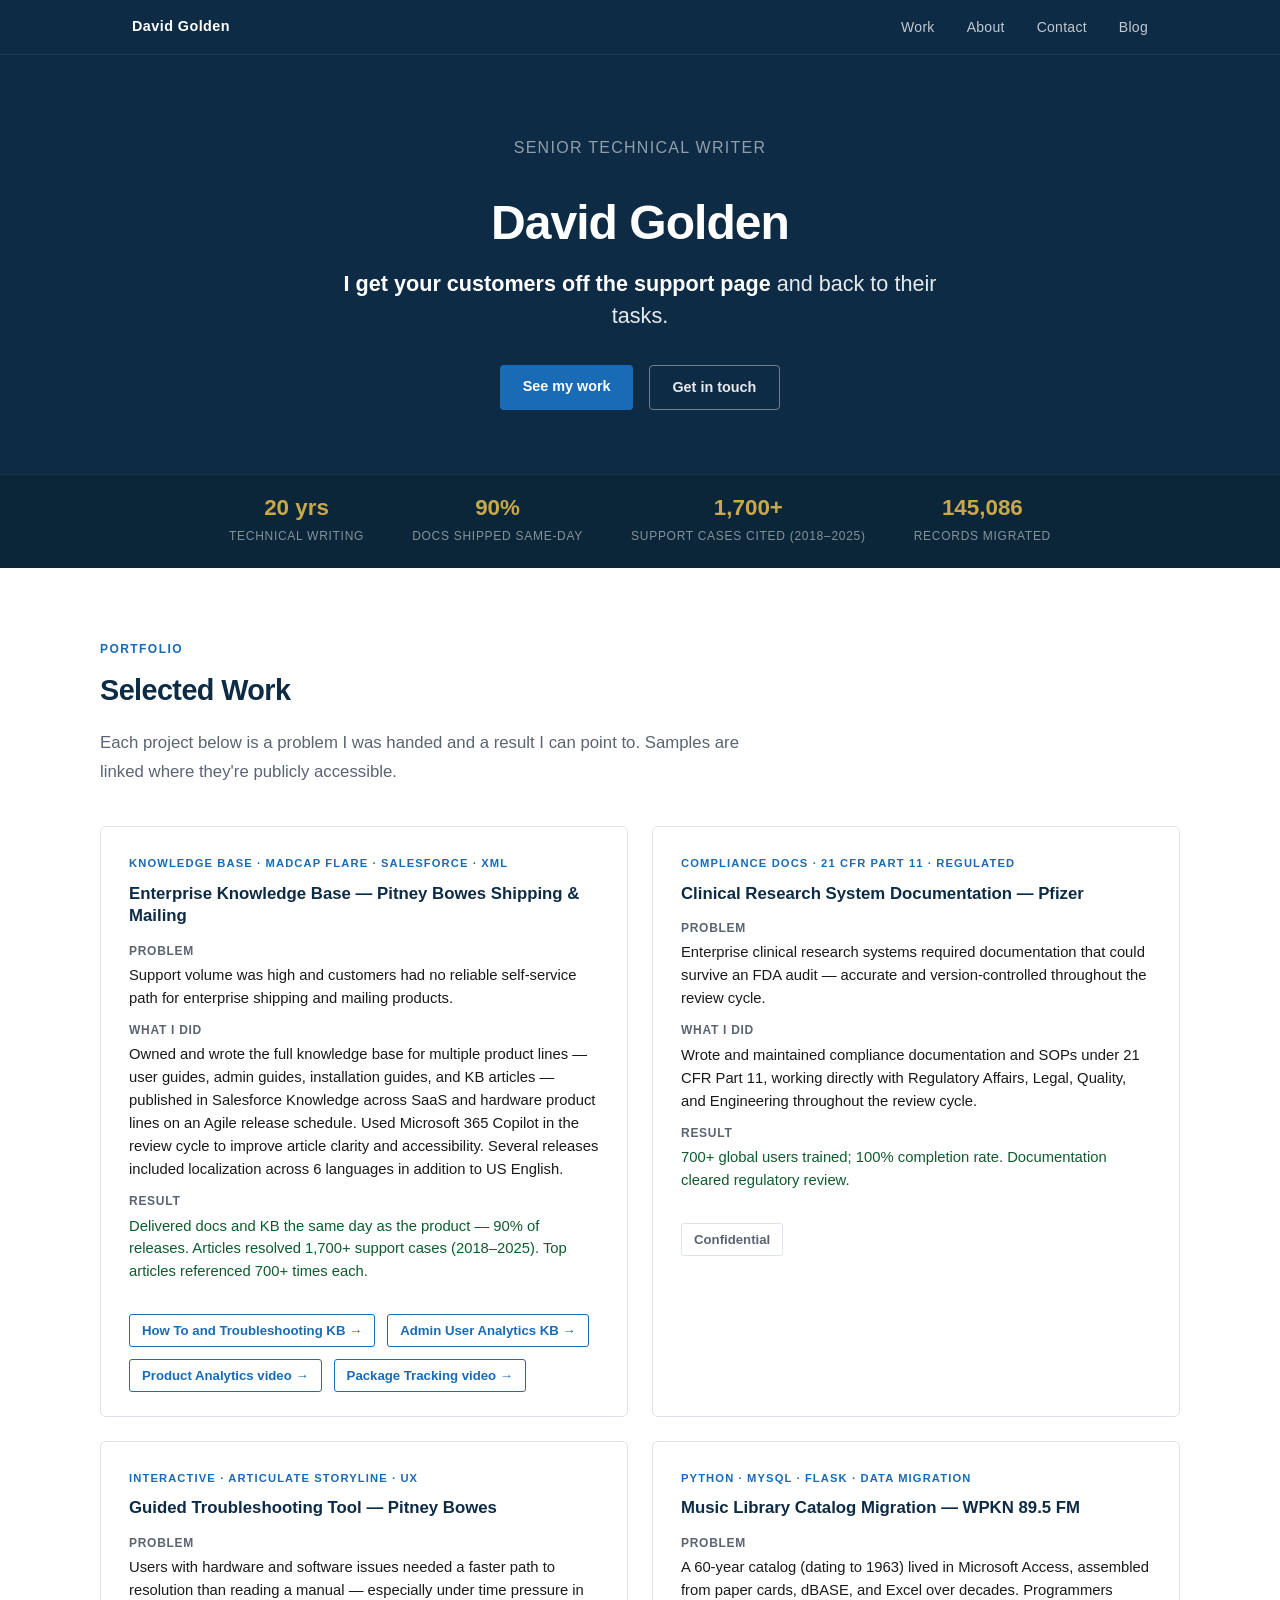
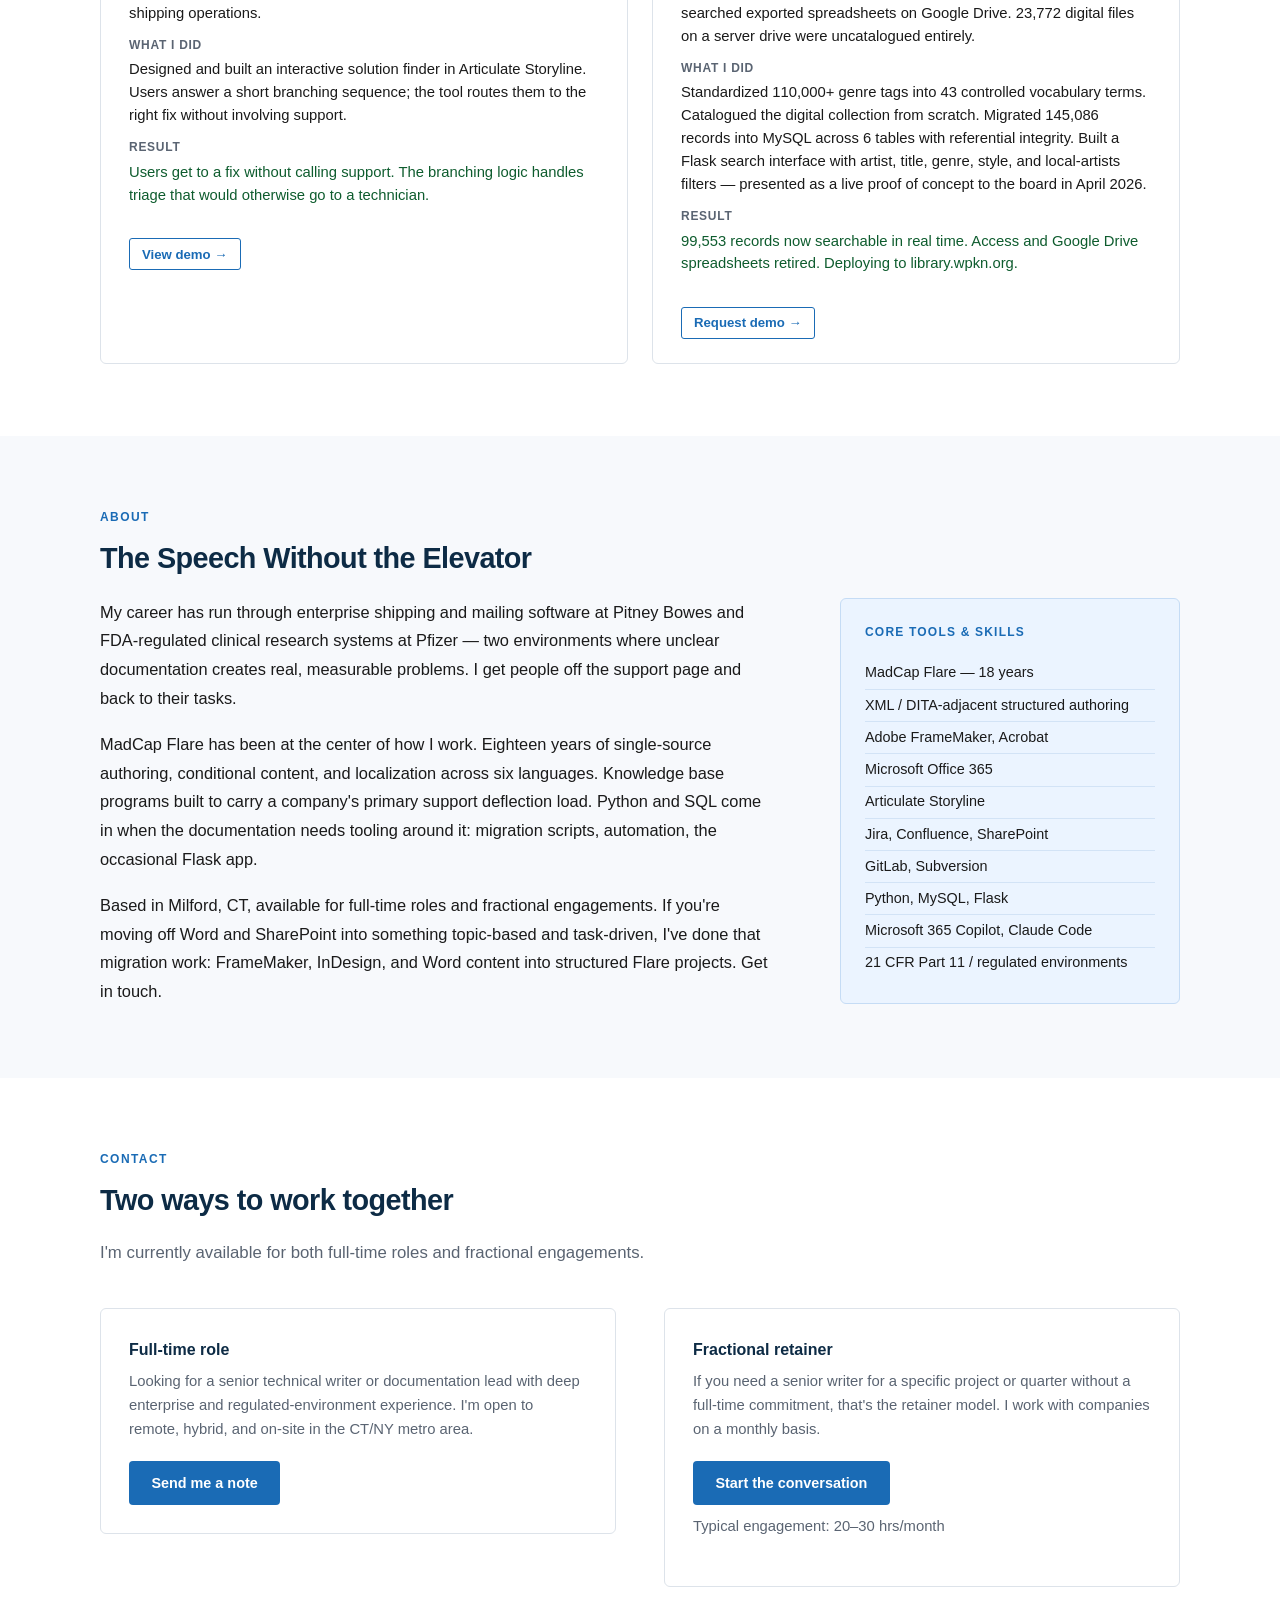
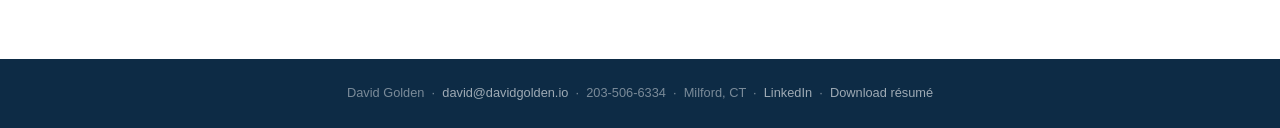
==== commit 2365f21a: "Apply Richard Morris portfolio feedback De-brand KB card links and video labels; add Salesforce Know" ====
--- a/index.html
+++ b/index.html
@@ -543,7 +543,7 @@
 
       <!-- Card 1 -->
       <div class="card">
-        <p class="card-tag">Knowledge Base · MadCap Flare · XML</p>
+        <p class="card-tag">Knowledge Base · MadCap Flare · Salesforce · XML</p>
         <h3>Enterprise Knowledge Base — Pitney Bowes Shipping &amp; Mailing <span class="card-chevron" aria-hidden="true">▾</span></h3>
         <div class="card-body">
           <dl>
@@ -553,18 +553,18 @@
             </div>
             <div class="card-block">
               <dt>What I did</dt>
-              <dd>Owned and wrote the full knowledge base for multiple product lines in MadCap Flare — user guides, admin guides, installation guides, and KB articles — across SaaS and hardware product lines on an Agile release schedule, with 90% of releases shipped same-day. Several releases included localization across 6 languages in addition to US English.</dd>
+              <dd>Owned and wrote the full knowledge base for multiple product lines — user guides, admin guides, installation guides, and KB articles — published in Salesforce Knowledge across SaaS and hardware product lines on an Agile release schedule. Used Microsoft 365 Copilot in the review cycle to improve article clarity and accessibility. Several releases included localization across 6 languages in addition to US English.</dd>
             </div>
             <div class="card-block card-result">
               <dt>Result</dt>
-              <dd>My articles were cited in 1,700+ support cases (2018–2025). Top articles referenced 700+ times each.</dd>
+              <dd>Delivered docs and KB the same day as the product — 90% of releases. Articles resolved 1,700+ support cases (2018–2025). Top articles referenced 700+ times each.</dd>
             </div>
           </dl>
           <div class="card-footer">
-            <a href="https://www.pitneybowes.com/us/support/products/parcelpoint-smart-lockers-support.html" class="card-link" target="_blank">ParcelPoint™ KB →</a>
-            <a href="https://www.pitneybowes.com/us/support/products/pitneyanalytics-support.html" class="card-link" target="_blank">PitneyAnalytics® KB →</a>
-            <a href="https://youtu.be/T3XSWgRjgho?si=mWPvd8tDf8IN1ptl" class="card-link" target="_blank">SendPro® Analytics video →</a>
-            <a href="https://youtu.be/-Hpr3rXxGBo?si=3hgyMvHqnsFOFs8P" class="card-link" target="_blank">PitneyTrack® Inbound video →</a>
+            <a href="https://www.pitneybowes.com/us/support/products/parcelpoint-smart-lockers-support.html" class="card-link" target="_blank">How To and Troubleshooting KB →</a>
+            <a href="https://www.pitneybowes.com/us/support/products/pitneyanalytics-support.html" class="card-link" target="_blank">Admin User Analytics KB →</a>
+            <a href="https://youtu.be/T3XSWgRjgho?si=mWPvd8tDf8IN1ptl" class="card-link" target="_blank">Product Analytics video →</a>
+            <a href="https://youtu.be/-Hpr3rXxGBo?si=3hgyMvHqnsFOFs8P" class="card-link" target="_blank">Package Tracking video →</a>
           </div>
         </div>
       </div>
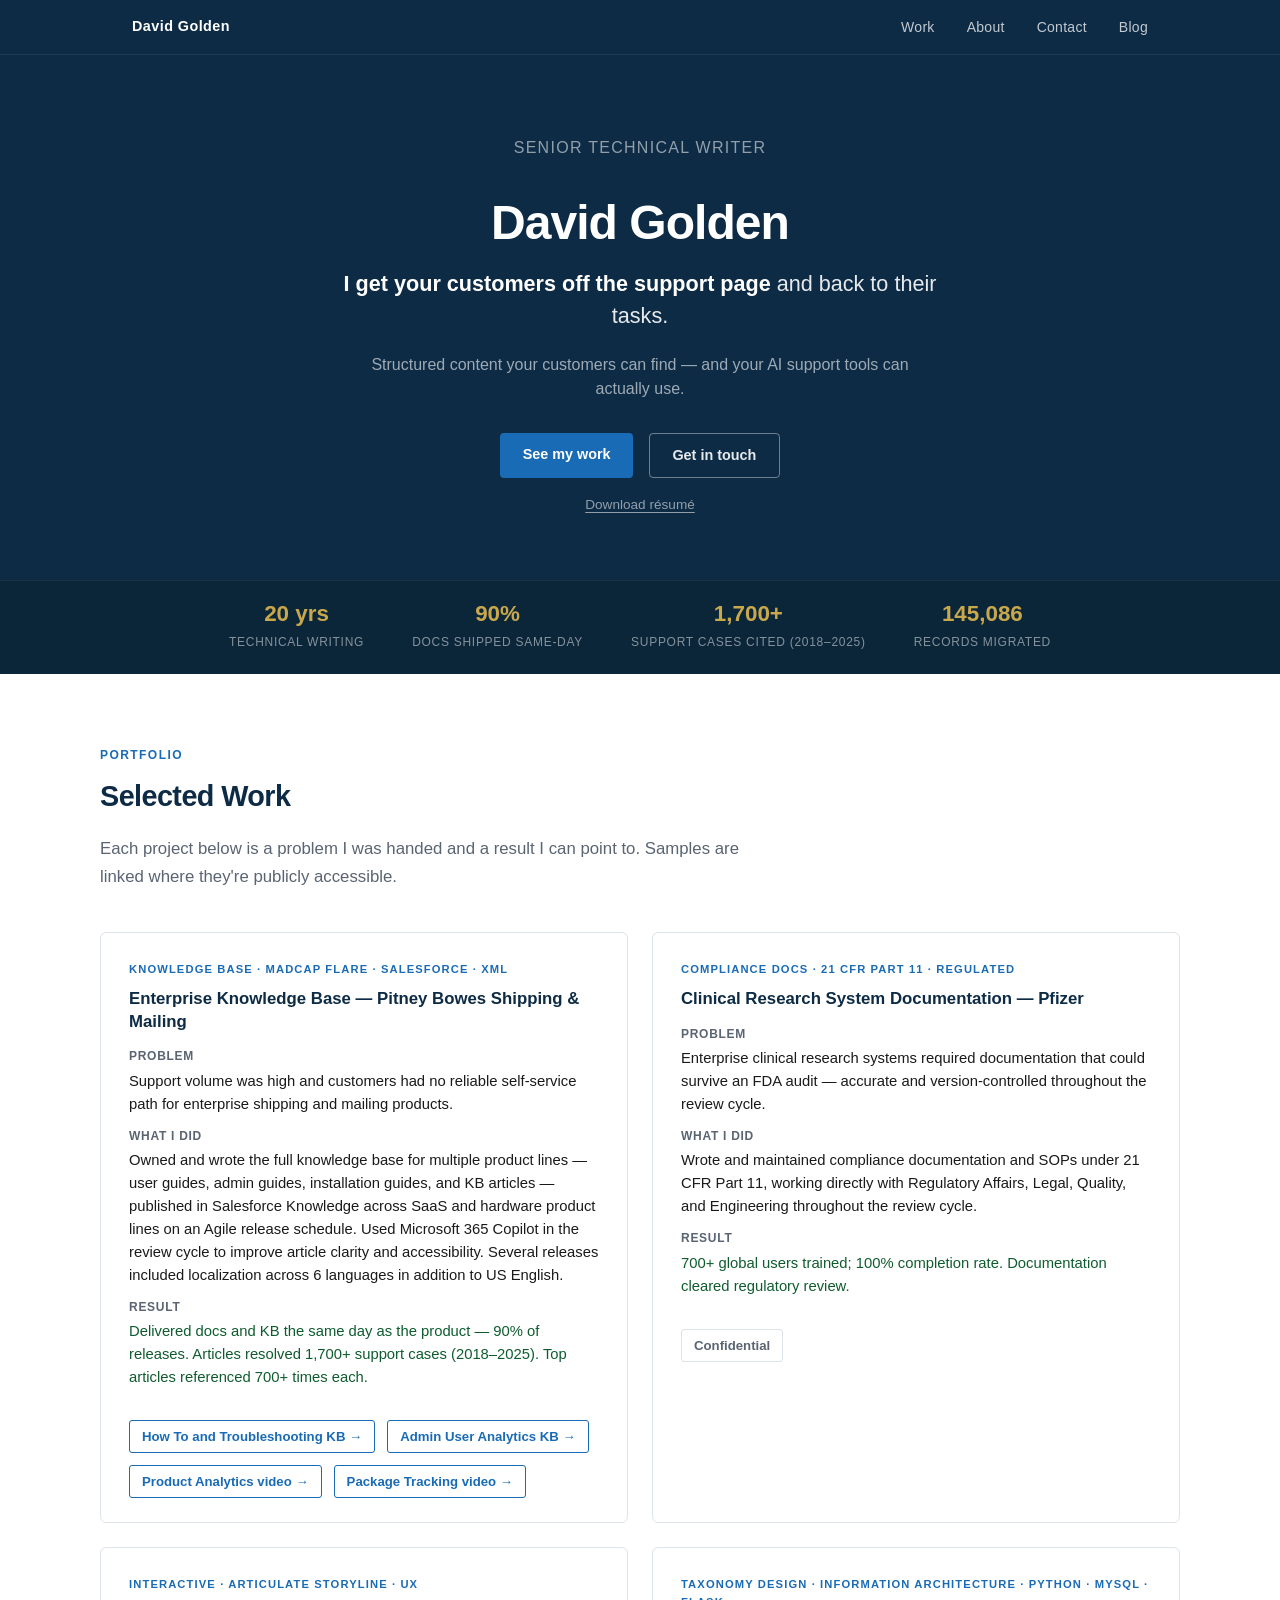
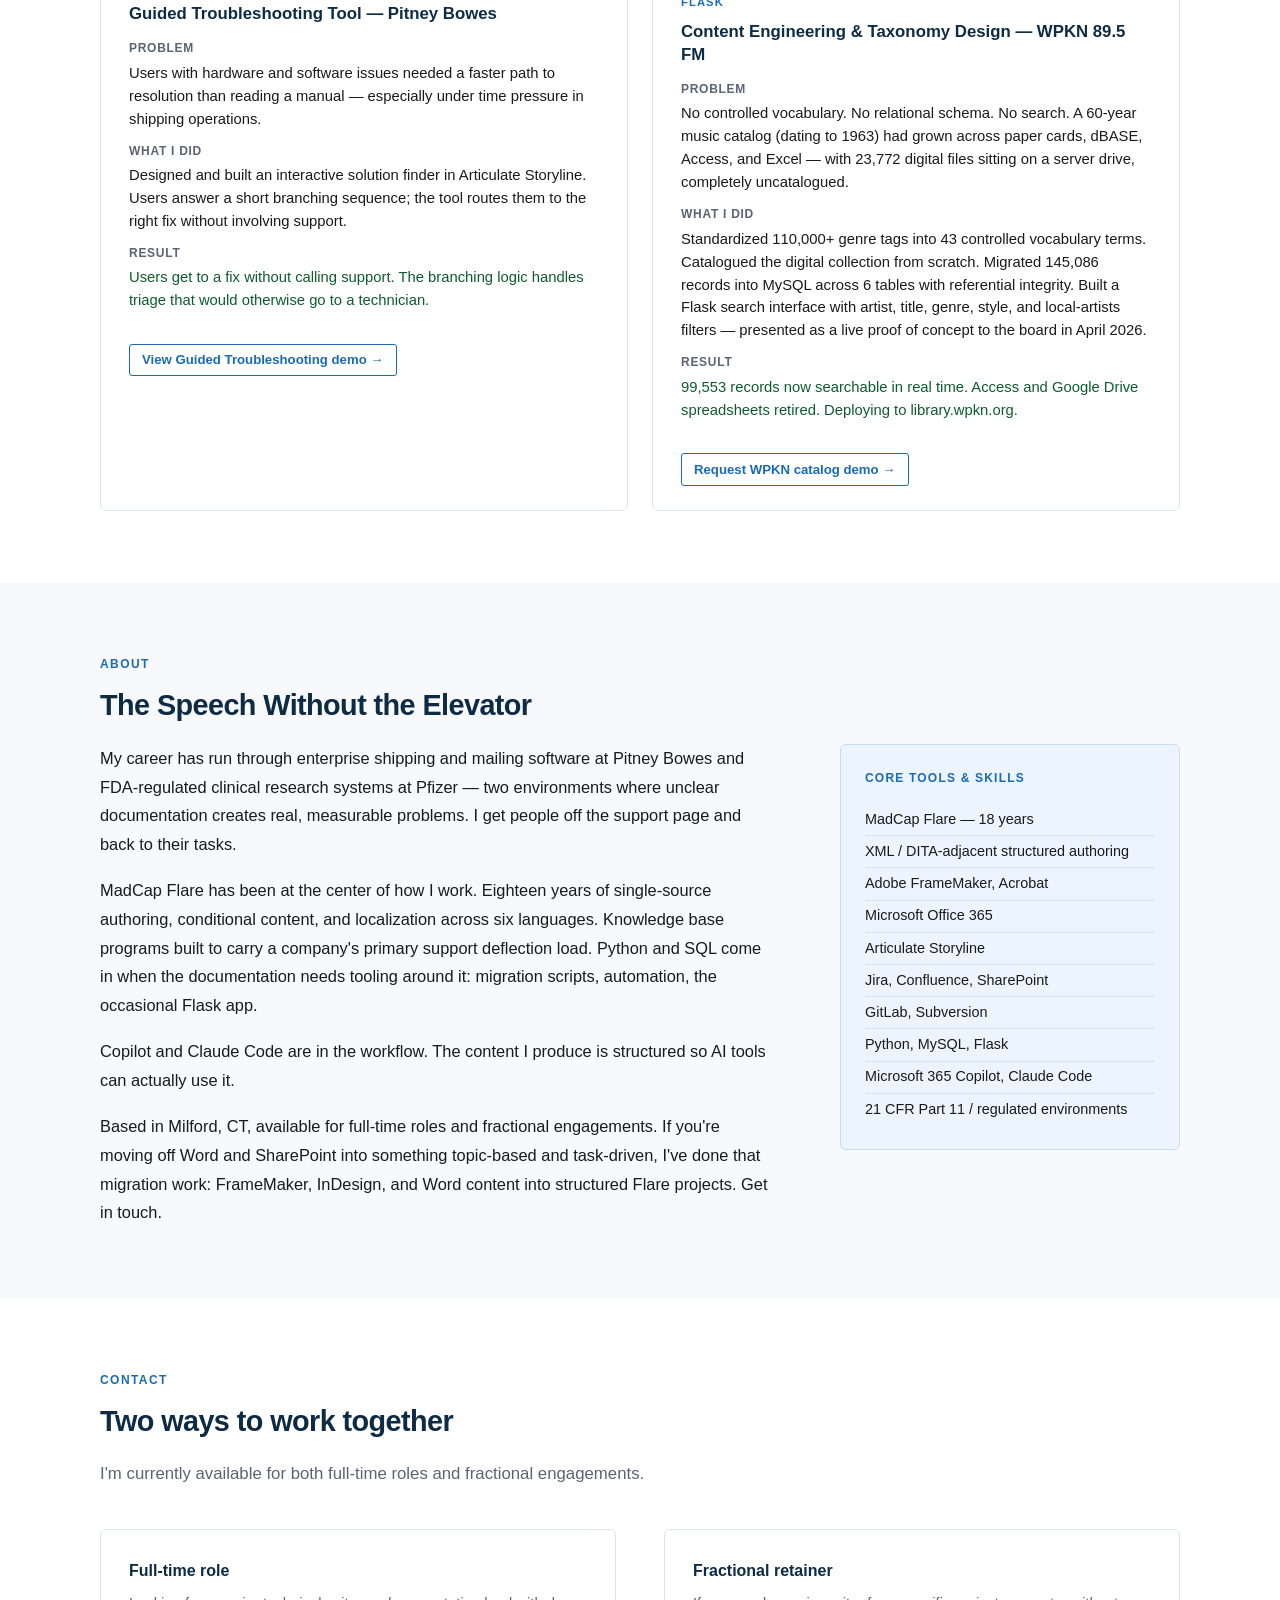
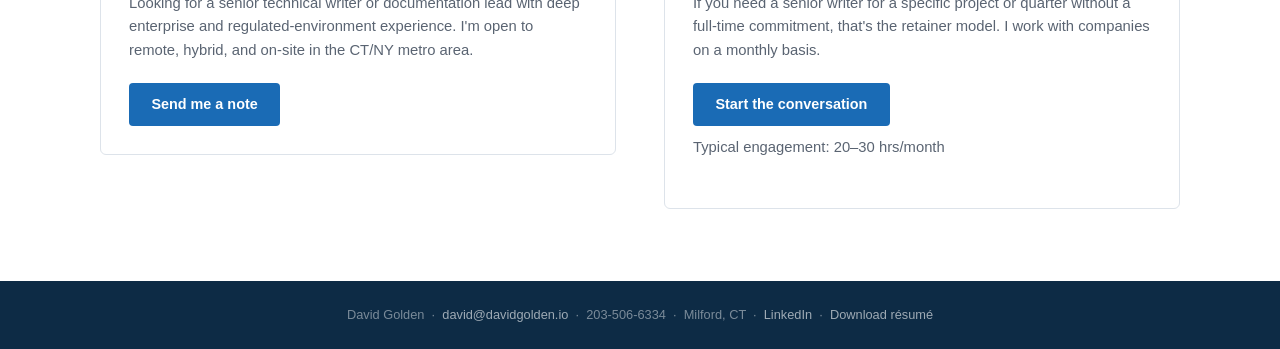
==== commit 23b366b0: "Apply portfolio-feedback-6: hero subhead, WPKN reframe, AI positioning, schema.org markup, resume pr" ====
--- a/index.html
+++ b/index.html
@@ -4,6 +4,18 @@
   <meta charset="UTF-8" />
   <meta name="viewport" content="width=device-width, initial-scale=1.0" />
   <title>David Golden — Senior Technical Writer</title>
+  <!-- Schema.org Person -->
+  <script type="application/ld+json">
+  {
+    "@context": "https://schema.org",
+    "@type": "Person",
+    "name": "David Golden",
+    "jobTitle": "Senior Technical Writer",
+    "url": "https://davidgolden.io",
+    "email": "david@davidgolden.io",
+    "sameAs": ["https://linkedin.com/in/davidgolden99"]
+  }
+  </script>
   <!-- Google Analytics -->
   <script async src="https://www.googletagmanager.com/gtag/js?id=G-X81694L2BY"></script>
   <script>
@@ -116,12 +128,33 @@
 
     .hero .tagline strong { color: #fff; }
 
+    .hero .hero-sub {
+      font-size: clamp(0.875rem, 2vw, 1rem);
+      font-weight: 400;
+      color: rgba(255,255,255,0.6);
+      max-width: 560px;
+      margin: -0.75rem auto 2rem;
+      line-height: 1.5;
+    }
+
     .hero-cta {
       display: flex;
       gap: 1rem;
       justify-content: center;
       flex-wrap: wrap;
     }
+
+    .hero-resume {
+      display: block;
+      margin-top: 1rem;
+      font-size: 0.85rem;
+      color: rgba(255,255,255,0.55);
+      text-decoration: underline;
+      text-underline-offset: 3px;
+      transition: color 0.15s;
+    }
+
+    .hero-resume:hover { color: rgba(255,255,255,0.85); }
 
     .btn {
       display: inline-block;
@@ -501,10 +534,12 @@
   <p class="tagline">
     <strong>I get your customers off the support page</strong> <span style="font-weight:300">and back to their tasks.</span>
   </p>
+  <p class="hero-sub">Structured content your customers can find — and your AI support tools can actually use.</p>
   <div class="hero-cta">
     <a href="#work" class="btn btn-primary">See my work</a>
     <a href="#contact" class="btn btn-outline">Get in touch</a>
   </div>
+  <a href="/david_golden_resume.pdf" download class="hero-resume">Download résumé</a>
 </div>
 
 <!-- ── Stats ────────────────────────────────────────────────────── -->
@@ -614,20 +649,20 @@
             </div>
           </dl>
           <div class="card-footer">
-            <a href="http://eureka.pitneybowes.com/sendpro-c-series/gb/SendPro-C-Guided-Solution-Tool-en_GB/story_html5.html" class="card-link" target="_blank">View demo →</a>
+            <a href="http://eureka.pitneybowes.com/sendpro-c-series/gb/SendPro-C-Guided-Solution-Tool-en_GB/story_html5.html" class="card-link" target="_blank">View Guided Troubleshooting demo →</a>
           </div>
         </div>
       </div>
 
       <!-- Card 4 -->
       <div class="card">
-        <p class="card-tag">Python · MySQL · Flask · Data Migration</p>
-        <h3>Music Library Catalog Migration — WPKN 89.5 FM <span class="card-chevron" aria-hidden="true">▾</span></h3>
+        <p class="card-tag">Taxonomy Design · Information Architecture · Python · MySQL · Flask</p>
+        <h3>Content Engineering & Taxonomy Design — WPKN 89.5 FM <span class="card-chevron" aria-hidden="true">▾</span></h3>
         <div class="card-body">
           <dl>
             <div class="card-block">
               <dt>Problem</dt>
-              <dd>A 60-year catalog (dating to 1963) lived in Microsoft Access, assembled from paper cards, dBASE, and Excel over decades. Programmers searched exported spreadsheets on Google Drive. 23,772 digital files on a server drive were uncatalogued entirely.</dd>
+              <dd>No controlled vocabulary. No relational schema. No search. A 60-year music catalog (dating to 1963) had grown across paper cards, dBASE, Access, and Excel — with 23,772 digital files sitting on a server drive, completely uncatalogued.</dd>
             </div>
             <div class="card-block">
               <dt>What I did</dt>
@@ -639,7 +674,7 @@
             </div>
           </dl>
           <div class="card-footer">
-            <a href="#contact" class="card-link">Request demo →</a>
+            <a href="#contact" class="card-link">Request WPKN catalog demo →</a>
           </div>
         </div>
       </div>
@@ -668,6 +703,9 @@
           Knowledge base programs built to carry a company's primary support
           deflection load. Python and SQL come in when the documentation needs
           tooling around it: migration scripts, automation, the occasional Flask app.
+        </p>
+        <p>
+          Copilot and Claude Code are in the workflow. The content I produce is structured so AI tools can actually use it.
         </p>
         <p>
           Based in Milford, CT, available for full-time roles and fractional
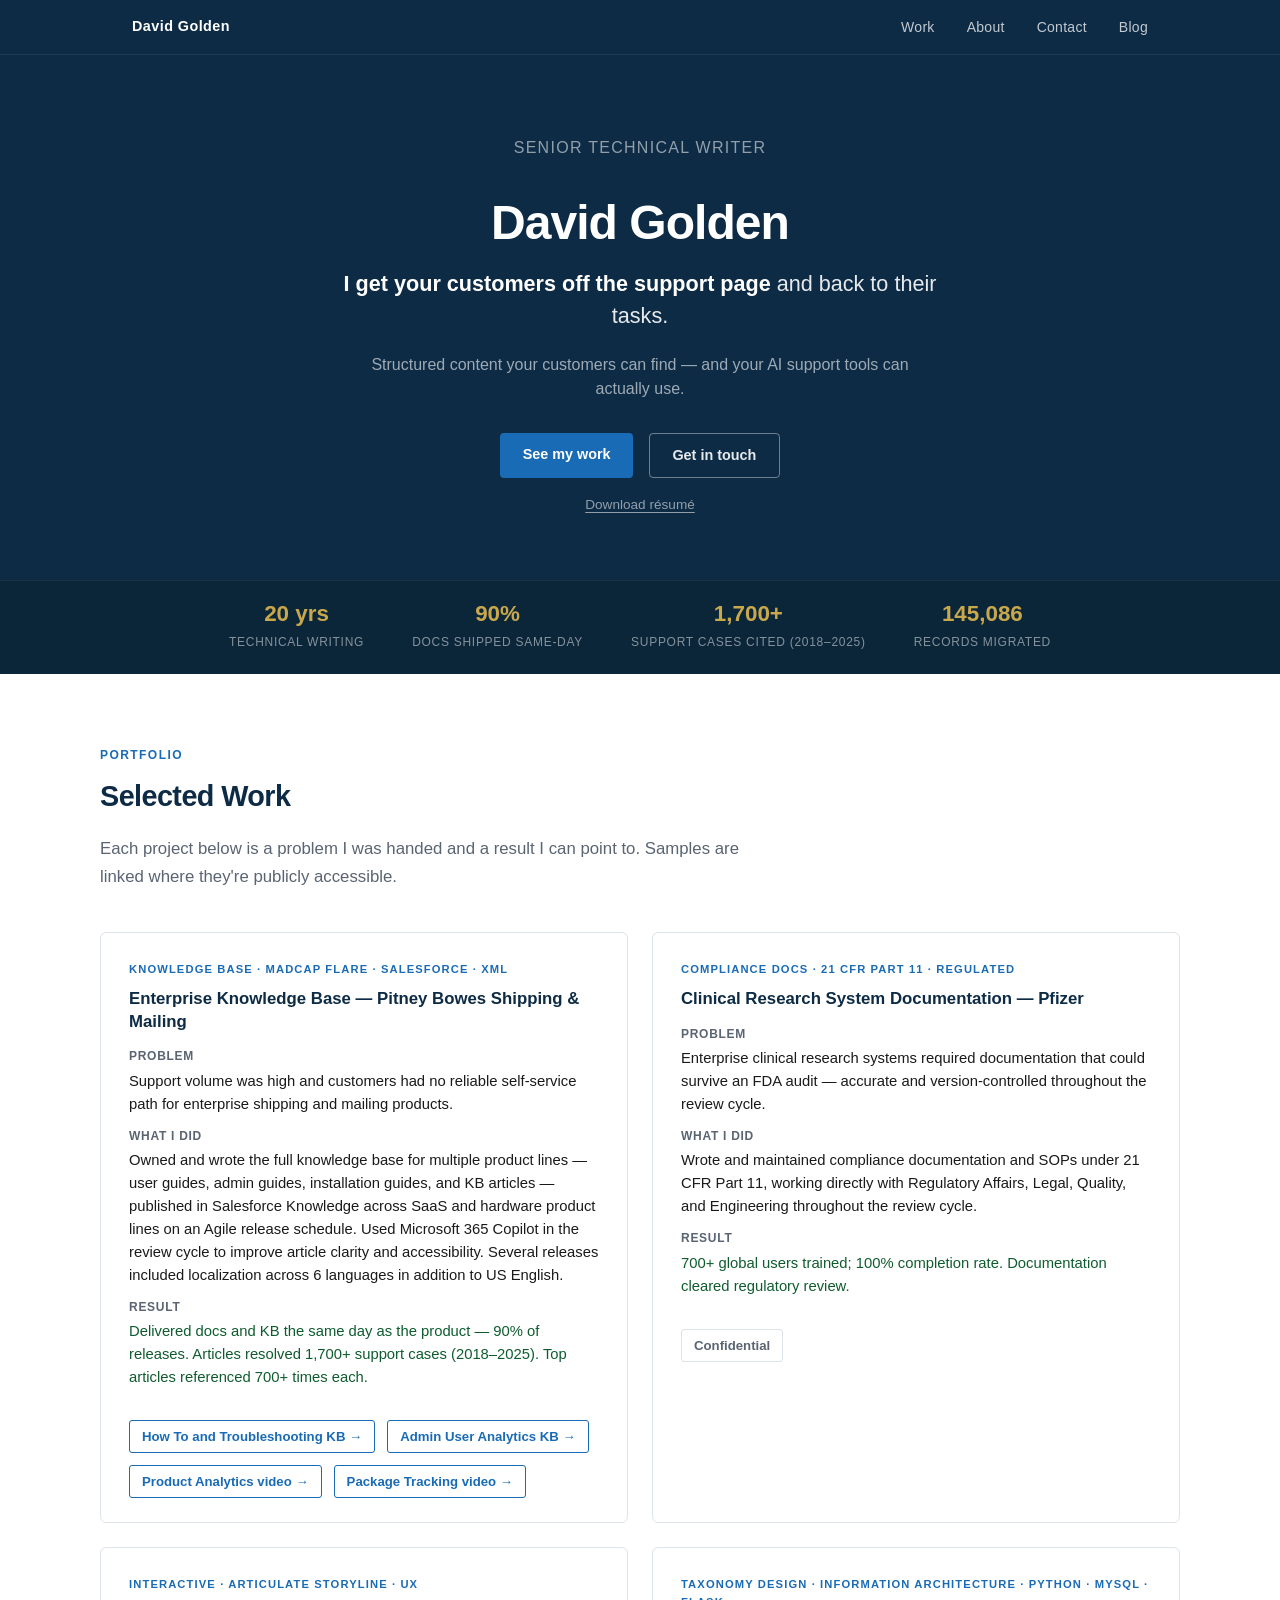
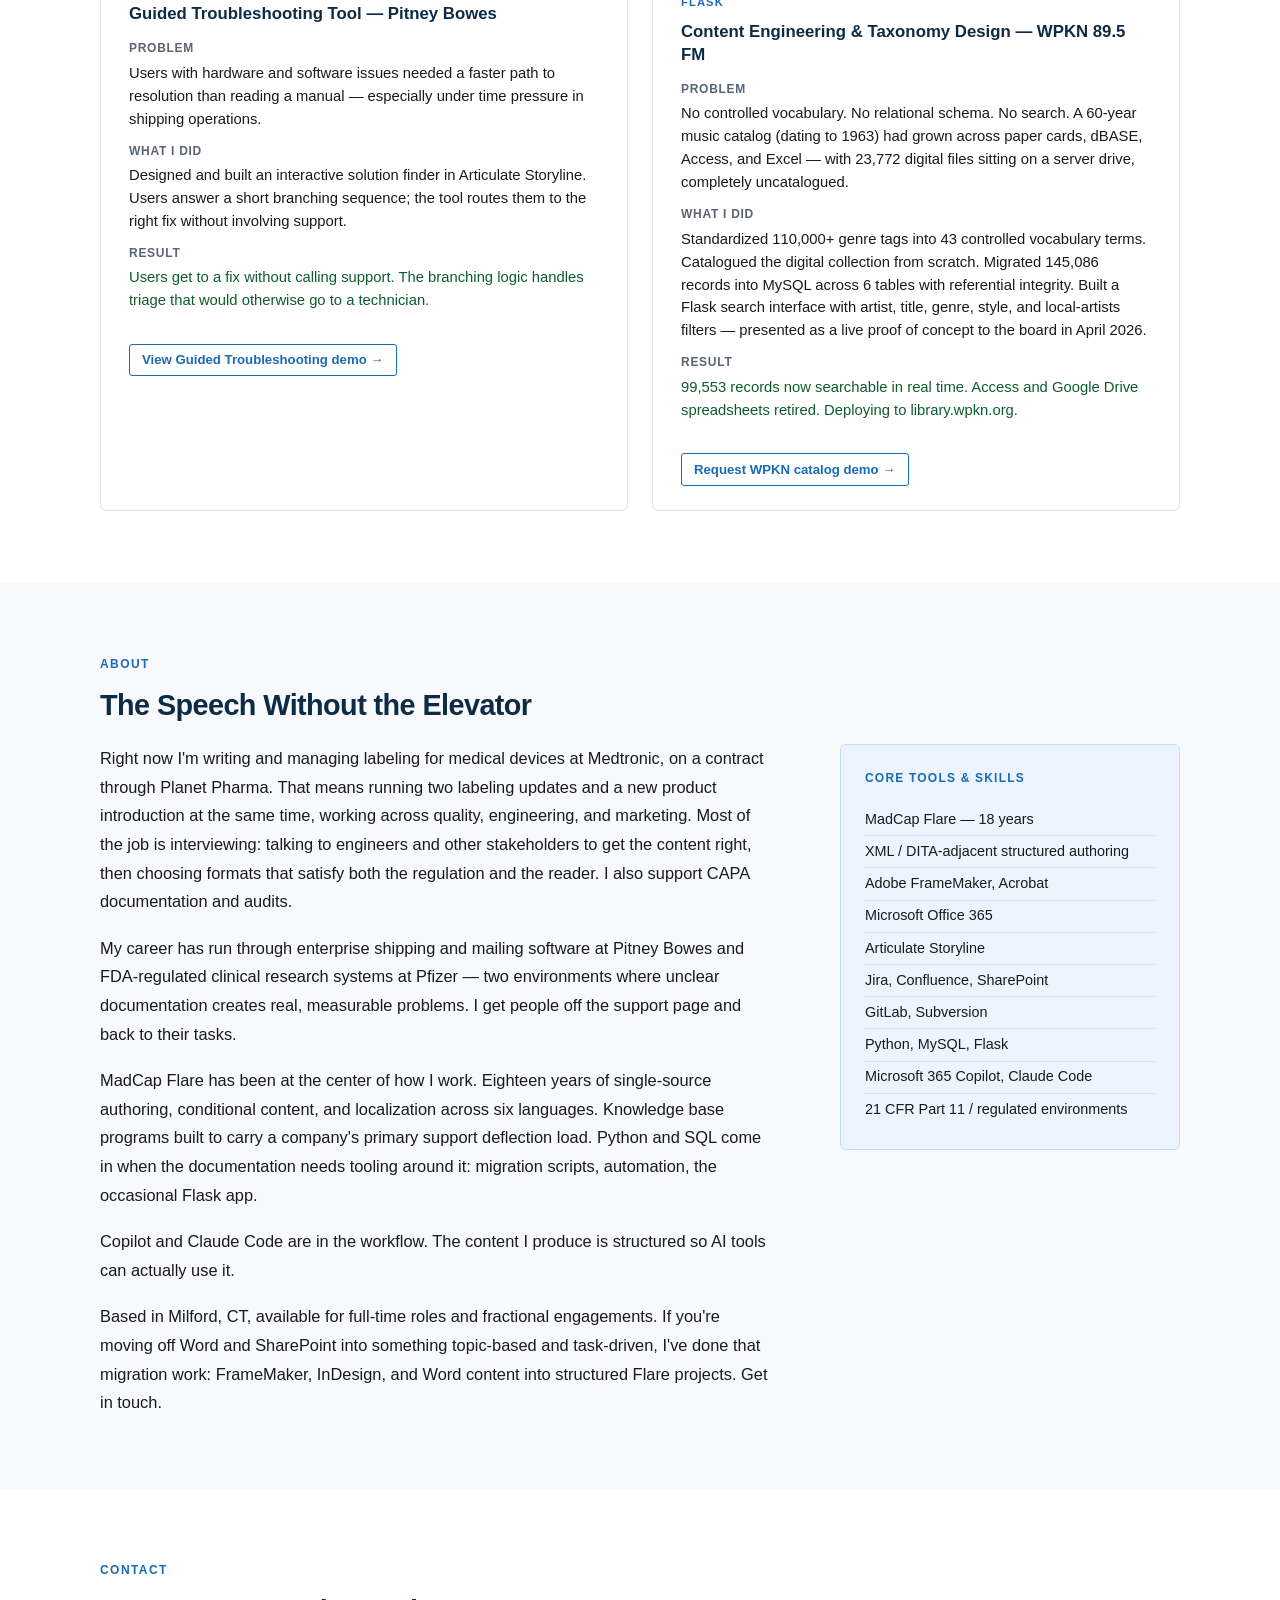
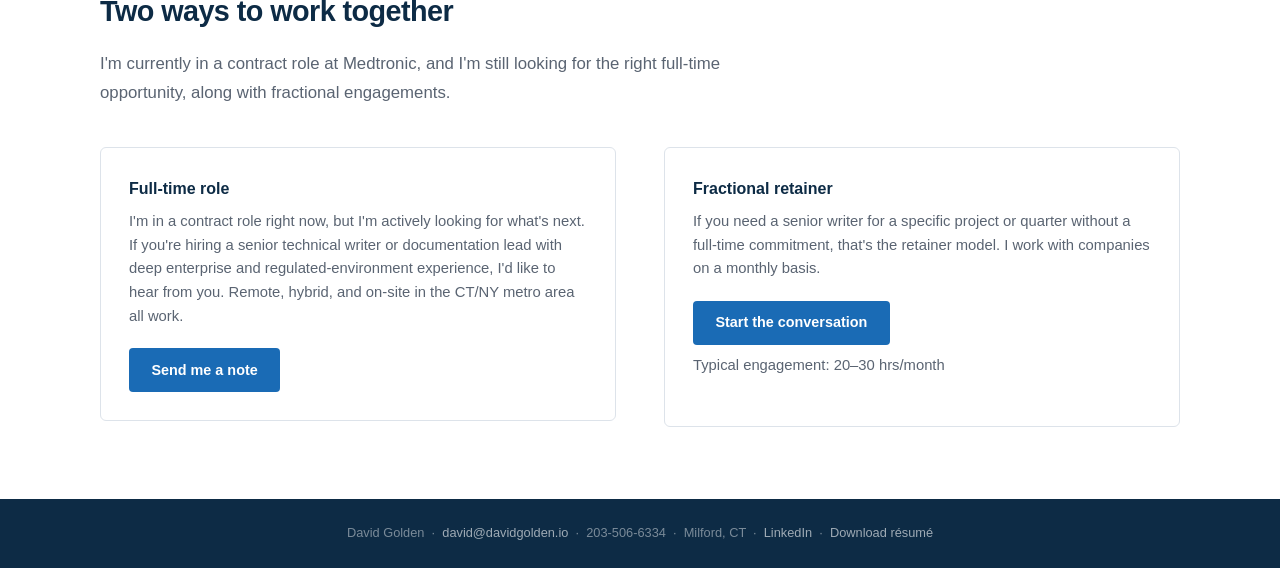
==== commit b68da019: "Add current Medtronic role to About, update Contact for active job search" ====
--- a/index.html
+++ b/index.html
@@ -692,6 +692,16 @@
     <div class="about-layout">
       <div class="about-body">
         <p>
+          Right now I'm writing and managing labeling for medical devices at
+          Medtronic, on a contract through Planet Pharma. That means running
+          two labeling updates and a new product introduction at the same
+          time, working across quality, engineering, and marketing. Most of
+          the job is interviewing: talking to engineers and other
+          stakeholders to get the content right, then choosing formats that
+          satisfy both the regulation and the reader. I also support CAPA
+          documentation and audits.
+        </p>
+        <p>
           My career has run through enterprise shipping and mailing software at
           Pitney Bowes and FDA-regulated clinical research systems at Pfizer —
           two environments where unclear documentation creates real, measurable
@@ -741,7 +751,8 @@
     <p class="section-label">Contact</p>
     <h2 class="section-title">Two ways to work together</h2>
     <p class="section-intro">
-      I'm currently available for both full-time roles and fractional engagements.
+      I'm currently in a contract role at Medtronic, and I'm still looking
+      for the right full-time opportunity, along with fractional engagements.
     </p>
 
     <div class="contact-layout">
@@ -749,9 +760,11 @@
       <div class="contact-option">
         <h3>Full-time role</h3>
         <p>
-          Looking for a senior technical writer or documentation lead with deep
-          enterprise and regulated-environment experience. I'm open to remote,
-          hybrid, and on-site in the CT/NY metro area.
+          I'm in a contract role right now, but I'm actively looking for
+          what's next. If you're hiring a senior technical writer or
+          documentation lead with deep enterprise and regulated-environment
+          experience, I'd like to hear from you. Remote, hybrid, and on-site
+          in the CT/NY metro area all work.
         </p>
         <a href="mailto:david@davidgolden.io?subject=Full-time opportunity" class="btn btn-primary">
           Send me a note
